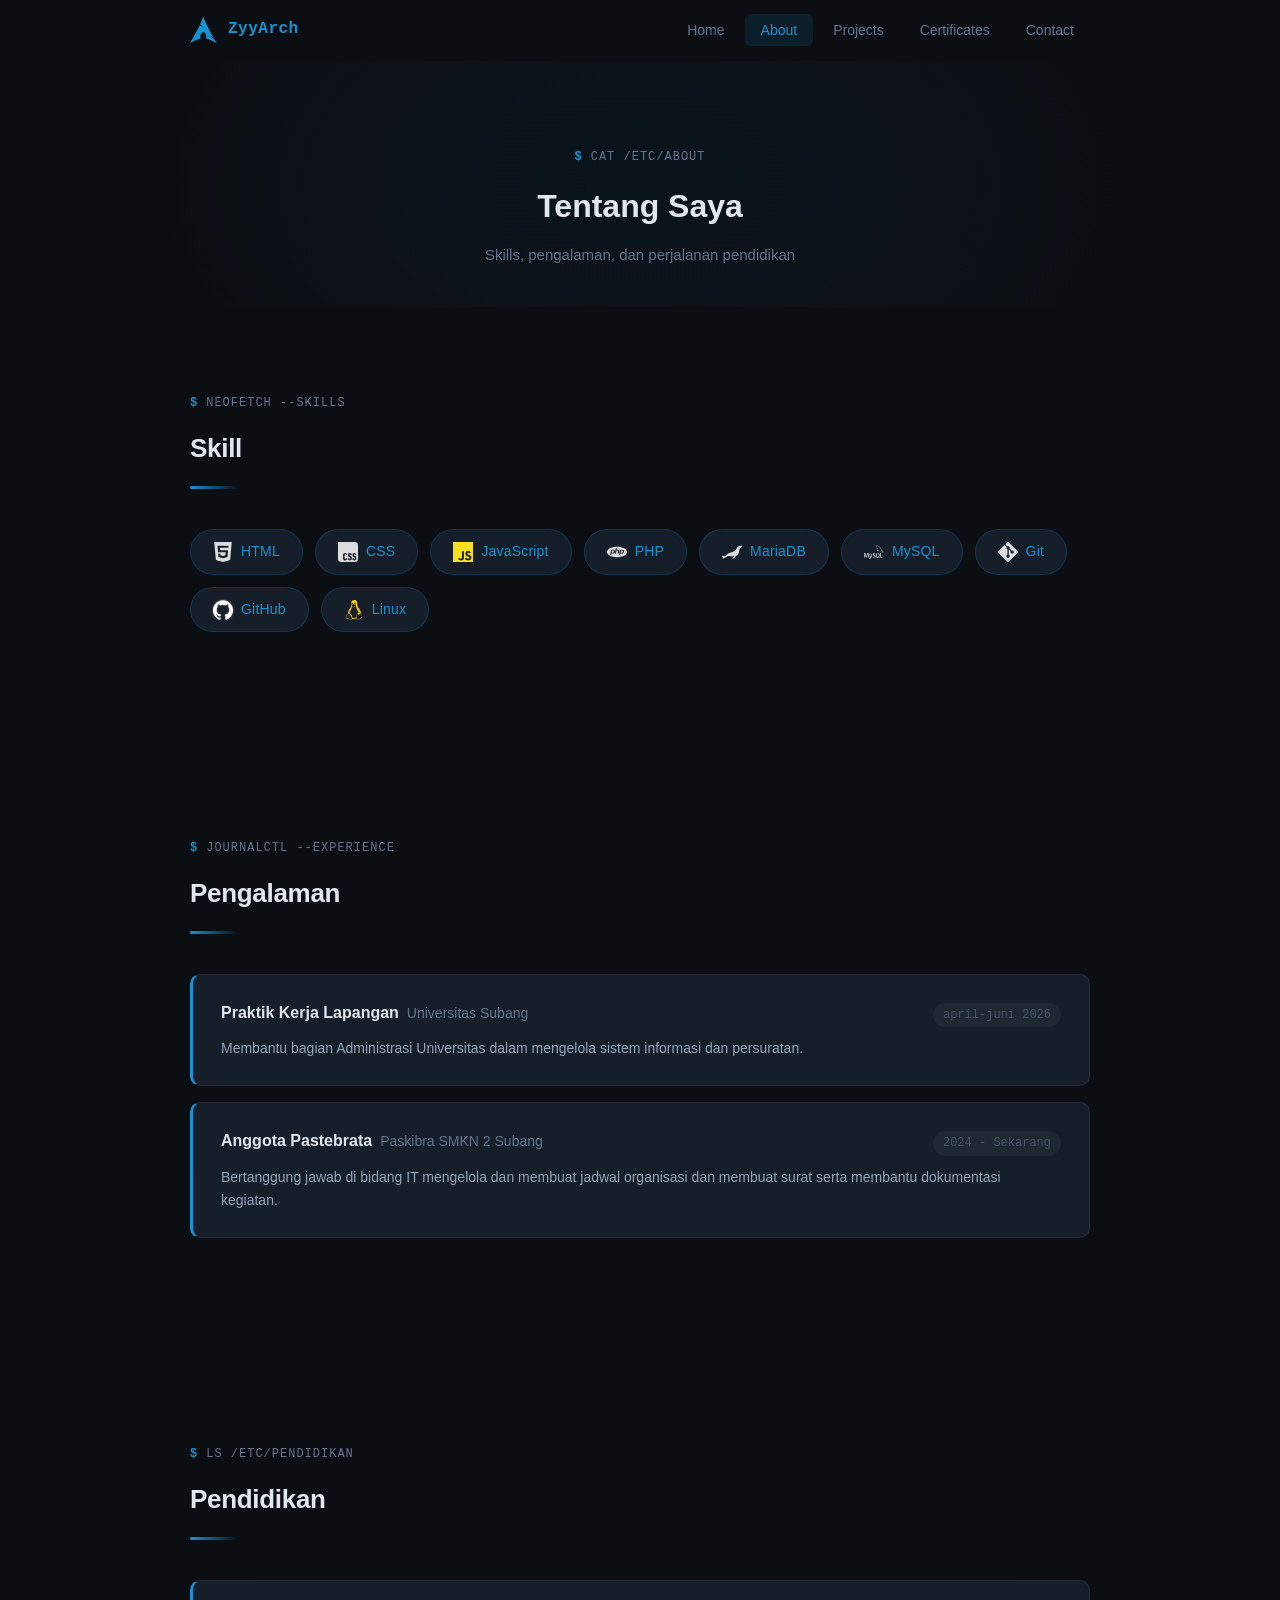
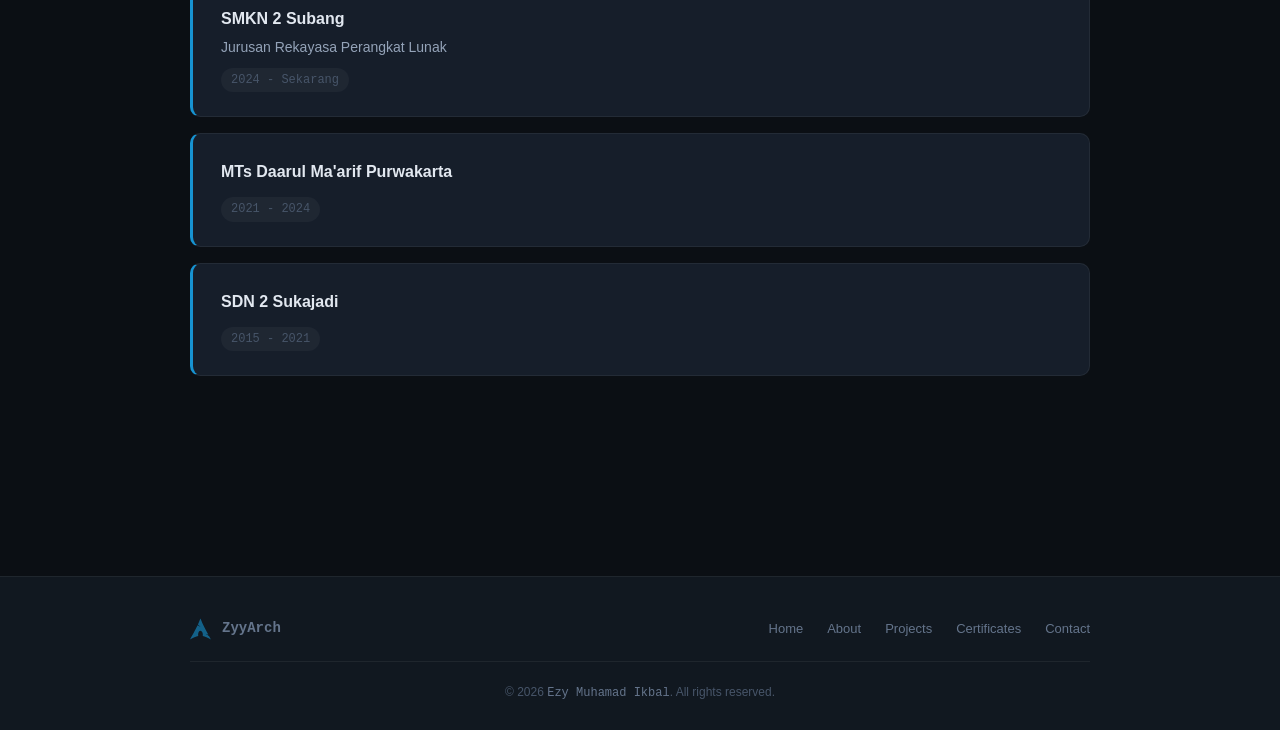
==== about.html @ 1416d5b5 "fix: menyempurnakan tampilan logo, menambah multi page dan section skills" ====
<!DOCTYPE html>
<html lang="id">
<head>
    <meta charset="UTF-8">
    <meta name="viewport" content="width=device-width, initial-scale=1.0">
    <title>About - Profil Saya</title>
    <link rel="stylesheet" href="css/arch.css">
    <link rel="stylesheet" href="css/style.css">
    <link rel="stylesheet" href="css/boot.css">
</head>
<body>

    <!-- Navbar -->
    <nav class="navbar">
        <div class="container">
            <div class="navbar-inner">
                <a href="index.html" class="nav-brand">
                    <img src="assets/arch-logo.svg" alt="Arch" class="nav-brand-icon">
                    <span class="nav-brand-text">ZyyArch</span>
                </a>

                <ul class="nav-menu">
                    <li><a href="index.html">Home</a></li>
                    <li><a href="about.html">About</a></li>
                    <li><a href="projects.html">Projects</a></li>
                    <li><a href="certificates.html">Certificates</a></li>
                    <li><a href="contact.html">Contact</a></li>
                </ul>

                <button class="nav-hamburger" aria-label="Menu">
                    <span></span>
                    <span></span>
                    <span></span>
                </button>
            </div>
        </div>
    </nav>

    <div class="nav-mobile">
        <a href="index.html">Home</a>
        <a href="about.html">About</a>
        <a href="projects.html">Projects</a>
        <a href="certificates.html">Certificates</a>
        <a href="contact.html">Contact</a>
    </div>

    <!-- Page Hero -->
    <div class="page-hero">
        <div class="container">
            <span class="section-label">cat /etc/about</span>
            <h1 class="page-hero-title">Tentang Saya</h1>
            <p class="page-hero-subtitle">Skills, pengalaman, dan perjalanan pendidikan</p>
        </div>
    </div>

    <!-- Skill -->
    <section class="section" id="skill">
        <div class="container">
            <div class="section-header">
                <span class="section-label">neofetch --skills</span>
                <h2 class="section-title">Skill</h2>
            </div>
            <div class="skill-grid">
                <div class="skill-chip">
                    <img src="assets/icons/html5.svg" alt="HTML5" class="skill-icon" width="20" height="20">
                    HTML
                </div>
                <div class="skill-chip">
                    <img src="assets/icons/css3.svg" alt="CSS3" class="skill-icon" width="20" height="20">
                    CSS
                </div>
                <div class="skill-chip">
                    <img src="assets/icons/javascript.svg" alt="JavaScript" class="skill-icon" width="20" height="20">
                    JavaScript
                </div>
                <div class="skill-chip">
                    <img src="assets/icons/php.svg" alt="PHP" class="skill-icon" width="20" height="20">
                    PHP
                </div>
                <div class="skill-chip">
                    <img src="assets/icons/mariadb.svg" alt="MariaDB" class="skill-icon" width="20" height="20">
                    MariaDB
                </div>
                <div class="skill-chip">
                    <img src="assets/icons/mysql.svg" alt="MySQL" class="skill-icon" width="20" height="20">
                    MySQL
                </div>
                <div class="skill-chip">
                    <img src="assets/icons/git.svg" alt="Git" class="skill-icon" width="20" height="20">
                    Git
                </div>
                <div class="skill-chip">
                    <img src="assets/icons/github.svg" alt="GitHub" class="skill-icon" width="20" height="20">
                    GitHub
                </div>
                <div class="skill-chip">
                    <img src="assets/icons/linux.svg" alt="Linux" class="skill-icon" width="20" height="20">
                    Linux
                </div>
            </div>
        </div>
    </section>

    <!-- Pengalaman -->
    <section class="section" id="pengalaman">
        <div class="container">
            <div class="section-header">
                <span class="section-label">journalctl --experience</span>
                <h2 class="section-title">Pengalaman</h2>
            </div>
            <div class="timeline">
                <div class="timeline-card">
                    <div class="timeline-card-header">
                        <span class="timeline-card-title">Praktik Kerja Lapangan</span>
                        <span class="timeline-card-org">Universitas Subang</span>
                        <span class="timeline-card-date">april-juni 2026</span>
                    </div>
                    <p class="timeline-card-desc">Membantu bagian Administrasi Universitas dalam mengelola sistem informasi dan persuratan.</p>
                </div>
                <div class="timeline-card">
                    <div class="timeline-card-header">
                        <span class="timeline-card-title">Anggota Pastebrata</span>
                        <span class="timeline-card-org">Paskibra SMKN 2 Subang</span>
                        <span class="timeline-card-date">2024 - Sekarang</span>
                    </div>
                    <p class="timeline-card-desc">Bertanggung jawab di bidang IT mengelola dan membuat jadwal organisasi dan membuat surat serta membantu dokumentasi kegiatan.</p>
                </div>
            </div>
        </div>
    </section>

    <!-- Pendidikan -->
    <section class="section" id="pendidikan">
        <div class="container">
            <div class="section-header">
                <span class="section-label">ls /etc/pendidikan</span>
                <h2 class="section-title">Pendidikan</h2>
            </div>
            <div class="timeline">
                <div class="pendidikan-card">
                    <div class="pendidikan-card-title">SMKN 2 Subang</div>
                    <div class="pendidikan-card-detail">Jurusan Rekayasa Perangkat Lunak</div>
                    <span class="pendidikan-card-date">2024 - Sekarang</span>
                </div>
                <div class="pendidikan-card">
                    <div class="pendidikan-card-title">MTs Daarul Ma'arif Purwakarta</div>
                    <span class="pendidikan-card-date">2021 - 2024</span>
                </div>
                <div class="pendidikan-card">
                    <div class="pendidikan-card-title">SDN 2 Sukajadi</div>
                    <span class="pendidikan-card-date">2015 - 2021</span>
                </div>
            </div>
        </div>
    </section>

    <!-- Footer -->
    <footer class="footer">
        <div class="container">
            <div class="footer-inner">
                <div class="footer-brand">
                    <img src="assets/arch-logo.svg" alt="Arch" class="footer-brand-icon">
                    <span class="footer-brand-text">ZyyArch</span>
                </div>
                <div class="footer-links">
                    <a href="index.html">Home</a>
                    <a href="about.html">About</a>
                    <a href="projects.html">Projects</a>
                    <a href="certificates.html">Certificates</a>
                    <a href="contact.html">Contact</a>
                </div>
            </div>
            <div class="footer-copy">
                &copy; <span id="tahun-copyright"></span> <span class="mono">Ezy Muhamad Ikbal</span>. All rights reserved.
            </div>
        </div>
    </footer>

    <script src="js/script.js"></script>
</body>
</html>
---- css/arch.css ----
/*
 * arch.css
 * =========
 * Arch Linux theme foundations: CSS variables, custom scrollbar,
 * monospace accents, and subtle terminal-inspired details.
 */

/* ========================================
   CSS CUSTOM PROPERTIES
   ======================================== */

:root {
    /* Backgrounds */
    --bg-primary: #0b0f14;
    --bg-secondary: #111820;
    --bg-surface: #151d28;
    --bg-card: #161e2a;
    --bg-elevated: #1a2332;
    --bg-navbar: rgba(11, 15, 20, 0.8);

    /* Accent */
    --accent: #1793D1;
    --accent-light: #1eaae8;
    --accent-dim: rgba(23, 147, 209, 0.12);
    --accent-border: rgba(23, 147, 209, 0.2);
    --accent-glow: rgba(23, 147, 209, 0.25);

    /* Semantic */
    --green: #4ade80;
    --green-dim: rgba(74, 222, 128, 0.12);
    --red: #ef4444;

    /* Text */
    --text-primary: #e2e8f0;
    --text-secondary: #94a3b8;
    --text-muted: #64748b;
    --text-dim: #475569;

    /* Borders */
    --border: rgba(255, 255, 255, 0.06);
    --border-hover: rgba(255, 255, 255, 0.1);

    /* Shadows */
    --shadow-sm: 0 1px 3px rgba(0, 0, 0, 0.3);
    --shadow-md: 0 4px 16px rgba(0, 0, 0, 0.4);
    --shadow-lg: 0 8px 32px rgba(0, 0, 0, 0.5);
    --shadow-accent: 0 4px 20px rgba(23, 147, 209, 0.15);

    /* Radius */
    --radius-sm: 6px;
    --radius-md: 10px;
    --radius-lg: 16px;
    --radius-full: 9999px;

    /* Spacing */
    --section-gap: 100px;
    --container-max: 900px;

    /* Transitions */
    --ease: cubic-bezier(0.4, 0, 0.2, 1);
}

/* ========================================
   CUSTOM SCROLLBAR
   ======================================== */

::-webkit-scrollbar {
    width: 6px;
}

::-webkit-scrollbar-track {
    background: var(--bg-primary);
}

::-webkit-scrollbar-thumb {
    background: var(--text-dim);
    border-radius: 3px;
}

::-webkit-scrollbar-thumb:hover {
    background: var(--text-muted);
}

/* Firefox */
* {
    scrollbar-width: thin;
    scrollbar-color: var(--text-dim) var(--bg-primary);
}

/* ========================================
   MONOSPACE ACCENT UTILITY
   ======================================== */

.mono {
    font-family: 'JetBrains Mono', 'Fira Code', 'Cascadia Code', 'Courier New', monospace;
}

/* ========================================
   LINUX DETAIL - TERMINAL PROMPT PREFIX
   ======================================== */

.section-label {
    display: inline-flex;
    align-items: center;
    gap: 8px;
    font-family: 'JetBrains Mono', 'Fira Code', monospace;
    font-size: 12px;
    color: var(--text-muted);
    letter-spacing: 1px;
    text-transform: uppercase;
    margin-bottom: 12px;
}

.section-label::before {
    content: '$';
    color: var(--accent);
    font-weight: 700;
}

/* ========================================
   ARCH LINUX LOGO MARK (small, in navbar)
   ======================================== */

.nav-brand {
    display: flex;
    align-items: center;
    gap: 10px;
    text-decoration: none;
    flex-shrink: 0;
}

.nav-brand-icon {
    width: 28px;
    height: 28px;
    object-fit: contain;
}

.nav-brand-text {
    font-family: 'JetBrains Mono', 'Fira Code', monospace;
    font-size: 16px;
    font-weight: 700;
    color: var(--accent);
    letter-spacing: 0.5px;
}

/* ========================================
   PAGE TRANSITION OVERLAY
   ======================================== */

.page-transition {
    position: fixed;
    inset: 0;
    background: var(--bg-primary);
    z-index: 9990;
    opacity: 0;
    pointer-events: none;
    transition: opacity 0.25s var(--ease);
}

.page-transition.active {
    opacity: 1;
    pointer-events: all;
}

/* ========================================
   SCROLL REVEAL ANIMATION
   ======================================== */

.reveal-ready {
    opacity: 0;
    transform: translateY(24px);
    transition: opacity 0.6s var(--ease),
                transform 0.6s var(--ease);
}

.reveal-ready.revealed {
    opacity: 1;
    transform: translateY(0);
}

/* Stagger children inside sections */
.reveal-ready.revealed .timeline-card,
.reveal-ready.revealed .cert-card,
.reveal-ready.revealed .contact-card,
.reveal-ready.revealed .skill-chip {
    animation: fadeSlideUp 0.5s var(--ease) both;
}

.reveal-ready.revealed .timeline-card:nth-child(1),
.reveal-ready.revealed .cert-card:nth-child(1),
.reveal-ready.revealed .contact-card:nth-child(1),
.reveal-ready.revealed .skill-chip:nth-child(1) { animation-delay: 0.05s; }

.reveal-ready.revealed .timeline-card:nth-child(2),
.reveal-ready.revealed .cert-card:nth-child(2),
.reveal-ready.revealed .contact-card:nth-child(2),
.reveal-ready.revealed .skill-chip:nth-child(2) { animation-delay: 0.1s; }

.reveal-ready.revealed .timeline-card:nth-child(3),
.reveal-ready.revealed .cert-card:nth-child(3),
.reveal-ready.revealed .contact-card:nth-child(3),
.reveal-ready.revealed .skill-chip:nth-child(3) { animation-delay: 0.15s; }

.reveal-ready.revealed .skill-chip:nth-child(4) { animation-delay: 0.2s; }
.reveal-ready.revealed .skill-chip:nth-child(5) { animation-delay: 0.25s; }
.reveal-ready.revealed .skill-chip:nth-child(6) { animation-delay: 0.3s; }
.reveal-ready.revealed .skill-chip:nth-child(7) { animation-delay: 0.35s; }
.reveal-ready.revealed .skill-chip:nth-child(8) { animation-delay: 0.4s; }
.reveal-ready.revealed .skill-chip:nth-child(9) { animation-delay: 0.45s; }

@keyframes fadeSlideUp {
    from {
        opacity: 0;
        transform: translateY(16px);
    }
    to {
        opacity: 1;
        transform: translateY(0);
    }
}
---- css/style.css ----
/*
 * style.css
 * =========
 * Portfolio v2 - Arch Linux Theme (Redesigned)
 *
 * Modern professional portfolio with Arch Linux identity.
 * Uses CSS custom properties from arch.css for all colors/spacing.
 */

/* ========================================
   RESET & BASE
   ======================================== */

*,
*::before,
*::after {
    margin: 0;
    padding: 0;
    box-sizing: border-box;
}

html {
    scroll-behavior: smooth;
    font-size: 16px;
}

body {
    font-family: 'Inter', 'Segoe UI', -apple-system, BlinkMacSystemFont, sans-serif;
    background-color: var(--bg-primary);
    color: var(--text-primary);
    line-height: 1.7;
    -webkit-font-smoothing: antialiased;
    -moz-osx-font-smoothing: grayscale;
    overflow-x: hidden;
}

::selection {
    background-color: rgba(23, 147, 209, 0.3);
    color: #ffffff;
}

img {
    max-width: 100%;
    display: block;
}

a {
    color: inherit;
    text-decoration: none;
}

ul {
    list-style: none;
}

/* ========================================
   CONTAINER
   ======================================== */

.container {
    width: 90%;
    max-width: var(--container-max);
    margin: 0 auto;
}

/* ========================================
   NAVBAR
   ======================================== */

.navbar {
    position: sticky;
    top: 0;
    z-index: 1000;
    padding: 0 0;
    background-color: transparent;
    border-bottom: 1px solid transparent;
    transition: background-color 0.35s var(--ease),
                backdrop-filter 0.35s var(--ease),
                border-color 0.35s var(--ease),
                box-shadow 0.35s var(--ease);
}

.navbar.scrolled {
    background-color: var(--bg-navbar);
    backdrop-filter: blur(16px) saturate(1.2);
    -webkit-backdrop-filter: blur(16px) saturate(1.2);
    border-bottom-color: var(--border);
    box-shadow: var(--shadow-md);
}

.navbar-inner {
    display: flex;
    align-items: center;
    justify-content: space-between;
    height: 60px;
}

.nav-menu {
    display: flex;
    align-items: center;
    gap: 4px;
}

.nav-menu a {
    color: var(--text-muted);
    font-size: 14px;
    font-weight: 500;
    padding: 8px 16px;
    border-radius: var(--radius-sm);
    position: relative;
    transition: color 0.25s var(--ease),
                background-color 0.25s var(--ease);
}

.nav-menu a:hover {
    color: var(--text-primary);
    background-color: rgba(255, 255, 255, 0.04);
}

.nav-menu a.active {
    color: var(--accent);
    background-color: var(--accent-dim);
}

/* Hamburger */
.nav-hamburger {
    display: none;
    flex-direction: column;
    justify-content: center;
    gap: 5px;
    width: 36px;
    height: 36px;
    padding: 6px;
    background: none;
    border: 1px solid var(--border);
    border-radius: var(--radius-sm);
    cursor: pointer;
    transition: border-color 0.25s var(--ease);
}

.nav-hamburger:hover {
    border-color: var(--border-hover);
}

.nav-hamburger span {
    display: block;
    width: 100%;
    height: 2px;
    background-color: var(--text-secondary);
    border-radius: 1px;
    transition: transform 0.3s var(--ease),
                opacity 0.3s var(--ease);
}

.nav-hamburger.open span:nth-child(1) {
    transform: translateY(7px) rotate(45deg);
}

.nav-hamburger.open span:nth-child(2) {
    opacity: 0;
}

.nav-hamburger.open span:nth-child(3) {
    transform: translateY(-7px) rotate(-45deg);
}

/* Mobile menu */
.nav-mobile {
    display: none;
    position: fixed;
    top: 60px;
    left: 0;
    right: 0;
    background-color: var(--bg-secondary);
    border-bottom: 1px solid var(--border);
    padding: 12px 0;
    box-shadow: var(--shadow-lg);
    z-index: 999;
}

.nav-mobile.open {
    display: block;
}

.nav-mobile a {
    display: block;
    padding: 12px 24px;
    color: var(--text-muted);
    font-size: 15px;
    font-weight: 500;
    transition: color 0.2s var(--ease),
                background-color 0.2s var(--ease);
}

.nav-mobile a:hover,
.nav-mobile a.active {
    color: var(--accent);
    background-color: var(--accent-dim);
}

/* ========================================
   HERO SECTION (Home)
   ======================================== */

.hero {
    position: relative;
    padding: 100px 0 80px;
    text-align: center;
    overflow: hidden;
}

.hero::before {
    content: '';
    position: absolute;
    inset: 0;
    background:
        radial-gradient(ellipse 600px 400px at 50% 40%, rgba(23, 147, 209, 0.06) 0%, transparent 100%),
        radial-gradient(ellipse 800px 600px at 50% 100%, rgba(23, 147, 209, 0.03) 0%, transparent 100%);
    pointer-events: none;
}

.hero-content {
    position: relative;
    z-index: 1;
}

.hero-avatar {
    width: 140px;
    height: 140px;
    border-radius: 50%;
    object-fit: cover;
    margin: 0 auto 28px;
    border: 3px solid var(--accent-border);
    box-shadow: 0 0 0 6px rgba(23, 147, 209, 0.08),
                0 0 30px rgba(23, 147, 209, 0.15);
    transition: box-shadow 0.4s var(--ease),
                transform 0.4s var(--ease);
}

.hero-avatar:hover {
    transform: scale(1.03);
    box-shadow: 0 0 0 8px rgba(23, 147, 209, 0.12),
                0 0 40px rgba(23, 147, 209, 0.2);
}

.hero-name {
    font-size: 40px;
    font-weight: 800;
    letter-spacing: -0.5px;
    margin-bottom: 12px;
    background: linear-gradient(135deg, var(--text-primary) 0%, var(--accent-light) 100%);
    -webkit-background-clip: text;
    -webkit-text-fill-color: transparent;
    background-clip: text;
}

.hero-status {
    font-size: 17px;
    color: var(--text-secondary);
    max-width: 480px;
    margin: 0 auto;
    line-height: 1.6;
}

.hero-status .mono-tag {
    display: inline-block;
    font-family: 'JetBrains Mono', monospace;
    font-size: 13px;
    color: var(--accent);
    background: var(--accent-dim);
    border: 1px solid var(--accent-border);
    padding: 2px 10px;
    border-radius: var(--radius-full);
    margin-top: 16px;
}

/* ========================================
   SECTIONS - GENERAL
   ======================================== */

.section {
    padding: var(--section-gap) 0;
}

.section:first-of-type {
    padding-top: 80px;
}

.section-header {
    margin-bottom: 40px;
}

.section-title {
    font-size: 26px;
    font-weight: 700;
    color: var(--text-primary);
    letter-spacing: -0.3px;
}

.section-subtitle {
    font-size: 15px;
    color: var(--text-muted);
    margin-top: 6px;
}

/* Divider line under section titles */
.section-header::after {
    content: '';
    display: block;
    width: 48px;
    height: 3px;
    background: linear-gradient(90deg, var(--accent), transparent);
    border-radius: 2px;
    margin-top: 16px;
}

/* ========================================
   TENTANG SAYA
   ======================================== */

.about-text {
    font-size: 16px;
    line-height: 1.85;
    color: var(--text-secondary);
    max-width: 640px;
}

.about-text strong {
    color: var(--text-primary);
}

/* ========================================
   SKILL
   ======================================== */

.skill-grid {
    display: flex;
    flex-wrap: wrap;
    gap: 12px;
}

.skill-chip {
    display: inline-flex;
    align-items: center;
    gap: 8px;
    background: var(--bg-card);
    color: var(--accent);
    border: 1px solid var(--accent-border);
    padding: 10px 22px;
    border-radius: var(--radius-full);
    font-size: 14px;
    font-weight: 500;
    letter-spacing: 0.2px;
    transition: all 0.3s var(--ease);
    cursor: default;
}

.skill-chip:hover {
    background: var(--accent-dim);
    border-color: rgba(23, 147, 209, 0.35);
    transform: translateY(-2px);
    box-shadow: var(--shadow-accent);
}

.skill-chip .skill-dot {
    width: 6px;
    height: 6px;
    border-radius: 50%;
    background-color: var(--accent);
    opacity: 0.6;
}

.skill-icon {
    width: 20px;
    height: 20px;
    flex-shrink: 0;
    object-fit: contain;
    filter: brightness(0) invert(1);
    opacity: 0.85;
    transition: opacity 0.3s var(--ease),
                filter 0.3s var(--ease),
                transform 0.3s var(--ease);
}

.skill-chip:hover .skill-icon {
    opacity: 1;
    filter: brightness(0) invert(1);
    transform: scale(1.1);
}

/* Special handling for light-colored icons (JS yellow, Linux gold, GitHub white) */
.skill-chip:nth-child(3) .skill-icon,
.skill-chip:nth-child(9) .skill-icon {
    filter: none;
    opacity: 1;
}

.skill-chip:nth-child(3):hover .skill-icon,
.skill-chip:nth-child(9):hover .skill-icon {
    filter: none;
    transform: scale(1.1);
}

/* GitHub icon needs a subtle dark shadow for visibility on dark bg */
.skill-chip:nth-child(8) .skill-icon {
    filter: drop-shadow(0 0 1px rgba(255,255,255,0.4));
    opacity: 1;
}

.skill-chip:nth-child(8):hover .skill-icon {
    filter: drop-shadow(0 0 3px rgba(255,255,255,0.6));
    transform: scale(1.1);
}

/* ========================================
   PENGALAMAN & PENDIDIKAN - CARD STYLE
   ======================================== */

.timeline {
    display: flex;
    flex-direction: column;
    gap: 16px;
}

.timeline-card {
    background: var(--bg-card);
    border: 1px solid var(--border);
    border-radius: var(--radius-md);
    padding: 24px 28px;
    border-left: 3px solid var(--accent);
    transition: border-color 0.3s var(--ease),
                background-color 0.3s var(--ease),
                box-shadow 0.3s var(--ease),
                transform 0.3s var(--ease);
}

.timeline-card:hover {
    border-left-color: var(--green);
    background-color: var(--bg-elevated);
    box-shadow: var(--shadow-md);
    transform: translateX(4px);
}

.timeline-card-header {
    display: flex;
    align-items: baseline;
    flex-wrap: wrap;
    gap: 8px;
    margin-bottom: 4px;
}

.timeline-card-title {
    font-size: 16px;
    font-weight: 600;
    color: var(--text-primary);
}

.timeline-card-org {
    font-size: 14px;
    color: var(--text-muted);
}

.timeline-card-date {
    font-family: 'JetBrains Mono', monospace;
    font-size: 12px;
    color: var(--text-dim);
    background: rgba(255, 255, 255, 0.04);
    padding: 2px 10px;
    border-radius: var(--radius-full);
    margin-left: auto;
}

.timeline-card-desc {
    margin-top: 10px;
    font-size: 14px;
    color: var(--text-secondary);
    line-height: 1.7;
}

/* Pendidikan specific */
.pendidikan-card {
    background: var(--bg-card);
    border: 1px solid var(--border);
    border-radius: var(--radius-md);
    padding: 24px 28px;
    border-left: 3px solid var(--accent);
    transition: border-color 0.3s var(--ease),
                background-color 0.3s var(--ease),
                box-shadow 0.3s var(--ease),
                transform 0.3s var(--ease);
}

.pendidikan-card:hover {
    border-left-color: var(--green);
    background-color: var(--bg-elevated);
    box-shadow: var(--shadow-md);
    transform: translateX(4px);
}

.pendidikan-card-title {
    font-size: 16px;
    font-weight: 600;
    color: var(--text-primary);
    margin-bottom: 4px;
}

.pendidikan-card-detail {
    font-size: 14px;
    color: var(--text-secondary);
}

.pendidikan-card-date {
    font-family: 'JetBrains Mono', monospace;
    font-size: 12px;
    color: var(--text-dim);
    background: rgba(255, 255, 255, 0.04);
    padding: 2px 10px;
    border-radius: var(--radius-full);
    display: inline-block;
    margin-top: 8px;
}

/* ========================================
   SERTIFIKAT
   ======================================== */

.cert-grid {
    display: grid;
    grid-template-columns: repeat(auto-fill, minmax(260px, 1fr));
    gap: 20px;
}

.cert-card {
    background: var(--bg-card);
    border: 1px solid var(--border);
    border-radius: var(--radius-lg);
    overflow: hidden;
    transition: transform 0.3s var(--ease),
                border-color 0.3s var(--ease),
                box-shadow 0.3s var(--ease);
}

.cert-card:hover {
    transform: translateY(-6px);
    border-color: var(--accent-border);
    box-shadow: var(--shadow-lg), 0 0 0 1px var(--accent-border);
}

.cert-card-img {
    width: 100%;
    aspect-ratio: 4/3;
    object-fit: cover;
    border-bottom: 1px solid var(--border);
}

.cert-card-body {
    padding: 18px 20px;
}

.cert-card-title {
    font-size: 15px;
    font-weight: 600;
    color: var(--text-primary);
}

.cert-card-badge {
    display: inline-block;
    font-family: 'JetBrains Mono', monospace;
    font-size: 11px;
    color: var(--accent);
    background: var(--accent-dim);
    padding: 3px 10px;
    border-radius: var(--radius-full);
    margin-top: 8px;
}

/* ========================================
   KONTAK
   ======================================== */

.contact-grid {
    display: grid;
    grid-template-columns: repeat(auto-fill, minmax(240px, 1fr));
    gap: 16px;
}

.contact-card {
    display: flex;
    align-items: center;
    gap: 16px;
    background: var(--bg-card);
    border: 1px solid var(--border);
    border-radius: var(--radius-md);
    padding: 20px 24px;
    transition: border-color 0.3s var(--ease),
                background-color 0.3s var(--ease),
                box-shadow 0.3s var(--ease),
                transform 0.3s var(--ease);
}

.contact-card:hover {
    border-color: var(--accent-border);
    background-color: var(--bg-elevated);
    box-shadow: var(--shadow-md);
    transform: translateY(-3px);
}

.contact-card-icon {
    width: 44px;
    height: 44px;
    display: flex;
    align-items: center;
    justify-content: center;
    border-radius: var(--radius-md);
    background: var(--accent-dim);
    border: 1px solid var(--accent-border);
    flex-shrink: 0;
}

.contact-card-icon svg {
    width: 20px;
    height: 20px;
    stroke: var(--accent);
    fill: none;
    stroke-width: 2;
    stroke-linecap: round;
    stroke-linejoin: round;
}

.contact-card-label {
    font-size: 12px;
    color: var(--text-muted);
    text-transform: uppercase;
    letter-spacing: 0.5px;
    font-weight: 600;
    margin-bottom: 2px;
}

.contact-card-value {
    font-size: 14px;
    color: var(--accent);
    font-weight: 500;
    word-break: break-all;
}

.contact-card-value:hover {
    color: var(--accent-light);
}

/* ========================================
   FOOTER
   ======================================== */

.footer {
    background: var(--bg-secondary);
    border-top: 1px solid var(--border);
    padding: 40px 0 32px;
    margin-top: var(--section-gap);
}

.footer-inner {
    display: flex;
    align-items: center;
    justify-content: space-between;
    flex-wrap: wrap;
    gap: 16px;
}

.footer-brand {
    display: flex;
    align-items: center;
    gap: 10px;
}

.footer-brand-icon {
    width: 22px;
    height: 22px;
    object-fit: contain;
    opacity: 0.6;
}

.footer-brand-text {
    font-family: 'JetBrains Mono', monospace;
    font-size: 14px;
    font-weight: 600;
    color: var(--text-muted);
}

.footer-links {
    display: flex;
    gap: 24px;
}

.footer-links a {
    font-size: 13px;
    color: var(--text-muted);
    transition: color 0.25s var(--ease);
}

.footer-links a:hover {
    color: var(--accent);
}

.footer-copy {
    width: 100%;
    text-align: center;
    font-size: 12px;
    color: var(--text-dim);
    margin-top: 20px;
    padding-top: 20px;
    border-top: 1px solid var(--border);
}

.footer-copy .mono {
    color: var(--text-muted);
}

/* ========================================
   EMPTY STATE (Projects page)
   ======================================== */

.empty-state {
    text-align: center;
    padding: 80px 0;
}

.empty-state-icon {
    font-size: 48px;
    margin-bottom: 20px;
    opacity: 0.3;
}

.empty-state-title {
    font-size: 20px;
    font-weight: 600;
    color: var(--text-secondary);
    margin-bottom: 8px;
}

.empty-state-desc {
    font-size: 14px;
    color: var(--text-muted);
}

/* ========================================
   PAGE HERO (for inner pages)
   ======================================== */

.page-hero {
    padding: 80px 0 40px;
    text-align: center;
    position: relative;
}

.page-hero::before {
    content: '';
    position: absolute;
    inset: 0;
    background: radial-gradient(ellipse 500px 300px at 50% 50%, rgba(23, 147, 209, 0.04) 0%, transparent 100%);
    pointer-events: none;
}

.page-hero-title {
    font-size: 32px;
    font-weight: 700;
    color: var(--text-primary);
    position: relative;
    z-index: 1;
}

.page-hero-subtitle {
    font-size: 15px;
    color: var(--text-muted);
    margin-top: 8px;
    position: relative;
    z-index: 1;
}

/* ========================================
   RESPONSIVE - TABLET
   ======================================== */

@media (max-width: 768px) {
    :root {
        --section-gap: 70px;
    }

    .nav-menu {
        display: none;
    }

    .nav-hamburger {
        display: flex;
    }

    .hero {
        padding: 70px 0 50px;
    }

    .hero-name {
        font-size: 30px;
    }

    .hero-status {
        font-size: 15px;
    }

    .section-title {
        font-size: 22px;
    }

    .cert-grid {
        grid-template-columns: repeat(auto-fill, minmax(220px, 1fr));
    }

    .contact-grid {
        grid-template-columns: 1fr;
    }

    .footer-inner {
        flex-direction: column;
        text-align: center;
    }

    .footer-links {
        gap: 20px;
    }
}

/* ========================================
   RESPONSIVE - MOBILE
   ======================================== */

@media (max-width: 480px) {
    :root {
        --section-gap: 56px;
    }

    .hero {
        padding: 60px 0 40px;
    }

    .hero-avatar {
        width: 110px;
        height: 110px;
    }

    .hero-name {
        font-size: 26px;
    }

    .hero-status {
        font-size: 14px;
    }

    .section-title {
        font-size: 20px;
    }

    .timeline-card {
        padding: 18px 20px;
    }

    .timeline-card-date {
        margin-left: 0;
    }

    .cert-grid {
        grid-template-columns: 1fr;
    }

    .skill-chip {
        padding: 8px 16px;
        font-size: 13px;
    }

    .page-hero {
        padding: 60px 0 30px;
    }

    .page-hero-title {
        font-size: 26px;
    }

    .footer {
        padding: 32px 0 24px;
    }
}
---- css/boot.css ----
/*
 * boot.css
 * =========
 * Style untuk Boot Screen systemd-style pada portfolio v2 (Arch Linux theme).
 *
 * Fitur visual:
 *   - Background sangat gelap (#0a0a0a)
 *   - Accent biru Arch Linux (#1793D1)
 *   - Hijau untuk status [  OK  ] (#4ade80)
 *   - Font monospace konsisten (JetBrains Mono / Fira Code)
 *   - Efek glow halus pada teks penting
 *   - Boot timer di bagian bawah
 *   - Progress bar tipis di paling bawah
 *
 * Struktur HTML:
 *   #boot-screen            -> container fullscreen
 *     .boot-content         -> wrapper utama
 *       .boot-header        -> info sistem (Arch Linux, kernel, host, session)
 *       .boot-text          -> area log boot (diisi oleh JS)
 *       .boot-timer         -> timer boot (diisi oleh JS)
 *       .boot-progress      -> container progress bar
 *         .boot-progress-bar -> bar isian
 *
 * Selector placeholder (logo-screen, terminal-login, transition-screen)
 * dipertahankan untuk tahap berikutnya.
 */

/* ========================================
   PALETTE WARNA ARCH LINUX
   ========================================
   Background : #0a0a0a (sangat gelap)
   Blue accent: #1793D1 (Arch Linux blue)
   Green OK   : #4ade80 (status berhasil)
   Gray text  : #8b8b8b (teks normal)
   White text : #e0e0e0 (teks terang / header)
   Dim text   : #505050 (teks sekunder / timestamp)
   ======================================== */

/* ========================================
   BODY STATE
   ======================================== */

/* Portfolio disembunyikan saat boot screen aktif */
body.boot-active .navbar,
body.boot-active .hero,
body.boot-active .section,
body.boot-active .footer,
body.boot-active .page-hero {
    display: none;
}

/* ========================================
   BOOT SCREEN - CONTAINER UTAMA
   ======================================== */

#boot-screen {
    display: none;
    position: fixed;
    top: 0;
    left: 0;
    width: 100%;
    height: 100%;
    background-color: #0a0a0a;
    z-index: 9999;
    overflow: hidden;
}

body.boot-active #boot-screen {
    display: flex;
    align-items: center;
    justify-content: center;
}

/* ========================================
   BOOT CONTENT - WRAPPER
   ======================================== */

.boot-content {
    width: 90%;
    max-width: 720px;
    height: 85%;
    display: flex;
    flex-direction: column;
    padding: 24px 0;
}

/* ========================================
   BOOT HEADER - INFORMASI SISTEM
   ======================================== */

.boot-header {
    margin-bottom: 16px;
    padding-bottom: 12px;
    border-bottom: 1px solid #1a1a1a;
    font-family: 'JetBrains Mono', 'Fira Code', 'Courier New', monospace;
    font-size: 13px;
    line-height: 1.7;
    color: #8b8b8b;
    opacity: 0;
    animation: bootFadeIn 0.4s ease forwards;
}

/* Baris pertama header - nama distro dengan glow biru */
.boot-header-title {
    color: #1793D1;
    font-size: 15px;
    font-weight: bold;
    text-shadow: 0 0 8px rgba(23, 147, 209, 0.4);
    margin-bottom: 4px;
}

/* Label info (Host:, Session:) */
.boot-header-label {
    color: #505050;
}

/* Nilai info (archaxio, Portfolio) */
.boot-header-value {
    color: #8b8b8b;
}

/* Nilai "Portfolio" dengan accent Arch Linux */
.boot-header-value.accent {
    color: #1793D1;
    text-shadow: 0 0 6px rgba(23, 147, 209, 0.3);
}

/* ========================================
   BOOT TEXT - AREA LOG BOOT
   ======================================== */

.boot-text {
    flex: 1;
    overflow-y: auto;
    padding: 0;
    margin-bottom: 12px;
    /* Sembunyikan scrollbar untuk tampilan lebih bersih */
    scrollbar-width: none;
    -ms-overflow-style: none;
}

.boot-text::-webkit-scrollbar {
    display: none;
}

/* ========================================
   BOOT LINE - SETIAP BARIS LOG
   ======================================== */

.boot-line {
    font-family: 'JetBrains Mono', 'Fira Code', 'Courier New', monospace;
    font-size: 13px;
    line-height: 1.8;
    color: #8b8b8b;
    white-space: pre;
    min-height: 1.8em;
}

/* Timestamp dalam format [    0.000] */
.boot-timestamp {
    color: #505050;
}

/* Status [  OK  ] - hijau dengan glow halus */
.boot-status-ok {
    color: #4ade80;
    font-weight: bold;
    text-shadow: 0 0 4px rgba(74, 222, 128, 0.3);
}

/* Status [....] loading - abu-abu */
.boot-status-loading {
    color: #505050;
}

/* Teks pesan boot */
.boot-message {
    color: #8b8b8b;
}

/* Baris siap / selesai - hijau terang */
.boot-line.boot-ready {
    color: #4ade80;
    font-weight: bold;
    text-shadow: 0 0 6px rgba(74, 222, 128, 0.4);
}

/* Baris error (jika diperlukan nanti) */
.boot-line.boot-error .boot-status-ok {
    color: #ef4444;
    text-shadow: 0 0 4px rgba(239, 68, 68, 0.3);
}

/* ========================================
   BOOT CURSOR - KURSOR BERKEDIP
   ======================================== */

.boot-cursor {
    display: inline-block;
    width: 7px;
    height: 14px;
    background-color: #8b8b8b;
    vertical-align: text-bottom;
    margin-left: 1px;
    animation: bootBlink 0.6s step-end infinite;
}

.boot-cursor.boot-cursor-hidden {
    animation: none;
    opacity: 0;
    width: 0;
    margin: 0;
}

/* ========================================
   BOOT TIMER
   ======================================== */

.boot-timer {
    font-family: 'JetBrains Mono', 'Fira Code', 'Courier New', monospace;
    font-size: 12px;
    color: #505050;
    margin-bottom: 12px;
    opacity: 0;
    animation: bootFadeIn 0.3s ease 0.2s forwards;
}

/* Timer berhenti saat boot selesai */
.boot-timer.boot-timer-done {
    color: #4ade80;
    text-shadow: 0 0 4px rgba(74, 222, 128, 0.2);
}

/* ========================================
   PROGRESS BAR
   ======================================== */

.boot-progress {
    width: 100%;
    height: 2px;
    background-color: #1a1a1a;
    overflow: hidden;
}

.boot-progress-bar {
    width: 0%;
    height: 100%;
    background: linear-gradient(90deg, #1793D1, #4ade80);
    transition: width 0.3s ease;
}

/* ========================================
   ANIMATIONS
   ======================================== */

@keyframes bootFadeIn {
    from {
        opacity: 0;
        transform: translateY(1px);
    }
    to {
        opacity: 1;
        transform: translateY(0);
    }
}

@keyframes bootBlink {
    0%, 100% {
        opacity: 1;
    }
    50% {
        opacity: 0;
    }
}

/* Efek fade-in untuk baris log */
.boot-line {
    opacity: 0;
    animation: bootFadeIn 0.2s ease forwards;
}

/* ========================================
   BOOT SCREEN - FADE OUT
   ======================================== */

/* Class ditambahkan oleh JS saat boot selesai untuk fade out */
body.boot-fade #boot-screen {
    animation: screenFadeOut 0.8s ease forwards;
}

@keyframes screenFadeOut {
    from {
        opacity: 1;
    }
    to {
        opacity: 0;
    }
}

/* Fade out untuk logo screen sebelum masuk portfolio */
body.logo-fade #logo-screen {
    animation: screenFadeOut 0.8s ease forwards;
}

/* ========================================
   LOGO SCREEN - SPLASH SCREEN PREMIUM
   ======================================== */

#logo-screen {
    display: none;
    position: fixed;
    top: 0;
    left: 0;
    width: 100%;
    height: 100%;
    background-color: #0a0a0a;
    z-index: 9998;
    overflow: hidden;
}

/* Tampilkan logo screen */
body.logo-active #logo-screen {
    display: flex;
    align-items: center;
    justify-content: center;
}

/* Wrapper konten logo */
.logo-content {
    display: flex;
    flex-direction: column;
    align-items: center;
    justify-content: center;
    text-align: center;
    padding: 20px;
}

/* ========================================
   LOGO SVG - DENGAN GLOW & FLOATING
   ======================================== */

.logo-svg {
    opacity: 0;
    transform: scale(0.9);
    animation: logoAppear 1s ease 0.3s forwards;
    margin-bottom: 36px;
    position: relative;
}

/* Logo image - besar, proporsional, jadi fokus utama */
.logo-img {
    width: 200px;
    height: 200px;
    object-fit: contain;
    display: block;
    /* Efek glow biru Arch Linux */
    filter: drop-shadow(0 0 20px rgba(23, 147, 209, 0.45))
            drop-shadow(0 0 40px rgba(23, 147, 209, 0.2));
}

/* Animasi fade + scale untuk logo */
@keyframes logoAppear {
    from {
        opacity: 0;
        transform: scale(0.9);
    }
    to {
        opacity: 1;
        transform: scale(1);
    }
}

/* Floating halus setelah logo muncul */
@keyframes logoFloat {
    0%, 100% {
        transform: translateY(0);
    }
    50% {
        transform: translateY(-6px);
    }
}

/* Terapkan floating setelah animasi awal selesai */
body.logo-active .logo-svg {
    animation: logoAppear 1s ease 0.3s forwards,
               logoFloat 3s ease-in-out 1.3s infinite;
}

/* ========================================
   LOGO TEXT - REVEAL ONE BY ONE
   ======================================== */

.logo-text {
    margin-bottom: 40px;
    min-height: 80px;
}

/* Setiap baris teks - awalnya tersembunyi */
.logo-title,
.logo-subtitle,
.logo-name {
    font-family: 'JetBrains Mono', 'Fira Code', 'Courier New', monospace;
    opacity: 0;
    transform: translateY(10px);
}

/* Judul: ZyyArch */
.logo-title {
    font-size: 28px;
    font-weight: bold;
    color: #1793D1;
    letter-spacing: 2px;
    text-shadow: 0 0 12px rgba(23, 147, 209, 0.5);
    margin-bottom: 10px;
    animation: textReveal 0.5s ease 0.8s forwards;
}

/* Sub judul: Personal Portfolio */
.logo-subtitle {
    font-size: 13px;
    color: #8b8b8b;
    letter-spacing: 3px;
    text-transform: uppercase;
    margin-bottom: 14px;
    animation: textReveal 0.5s ease 1.1s forwards;
}

/* Nama: Ezy Muhammad Ikbal */
.logo-name {
    font-size: 16px;
    color: #e0e0e0;
    letter-spacing: 0.5px;
    animation: textReveal 0.5s ease 1.4s forwards;
}

/* Animasi fade + slide untuk teks */
@keyframes textReveal {
    from {
        opacity: 0;
        transform: translateY(10px);
    }
    to {
        opacity: 1;
        transform: translateY(0);
    }
}

/* ========================================
   LOGO LOADING - TIGA TITIK BIRU
   ======================================== */

.logo-loading {
    opacity: 0;
    animation: textReveal 0.4s ease 1.8s forwards;
}

.logo-loading-dots {
    display: flex;
    gap: 10px;
    justify-content: center;
}

/* Setiap titik loading */
.logo-dot {
    width: 5px;
    height: 5px;
    border-radius: 50%;
    background-color: #1793D1;
    animation: logoDotPulse 1.4s ease-in-out infinite;
}

/* Animasi delay berbeda untuk setiap titik */
.logo-dot:nth-child(1) {
    animation-delay: 0s;
}

.logo-dot:nth-child(2) {
    animation-delay: 0.2s;
}

.logo-dot:nth-child(3) {
    animation-delay: 0.4s;
}

/* Efek pulse pada titik loading */
@keyframes logoDotPulse {
    0%, 80%, 100% {
        opacity: 0.2;
        transform: scale(0.8);
    }
    40% {
        opacity: 1;
        transform: scale(1.3);
    }
}

/* ========================================
   RESPONSIVE - MOBILE
   ======================================== */

@media (max-width: 600px) {
    .logo-img {
        width: 140px;
        height: 140px;
    }

    .logo-title {
        font-size: 22px;
    }

    .logo-subtitle {
        font-size: 11px;
        letter-spacing: 2px;
    }

    .logo-name {
        font-size: 14px;
    }
}

/* ========================================
   TERMINAL LOGIN (placeholder - tahap berikutnya)
   ======================================== */

#terminal-login {
    display: none;
    position: fixed;
    top: 0;
    left: 0;
    width: 100%;
    height: 100%;
    z-index: 9997;
}

/* ========================================
   TRANSITION SCREEN (placeholder - tahap berikutnya)
   ======================================== */

#transition-screen {
    display: none;
    position: fixed;
    top: 0;
    left: 0;
    width: 100%;
    height: 100%;
    z-index: 9996;
}
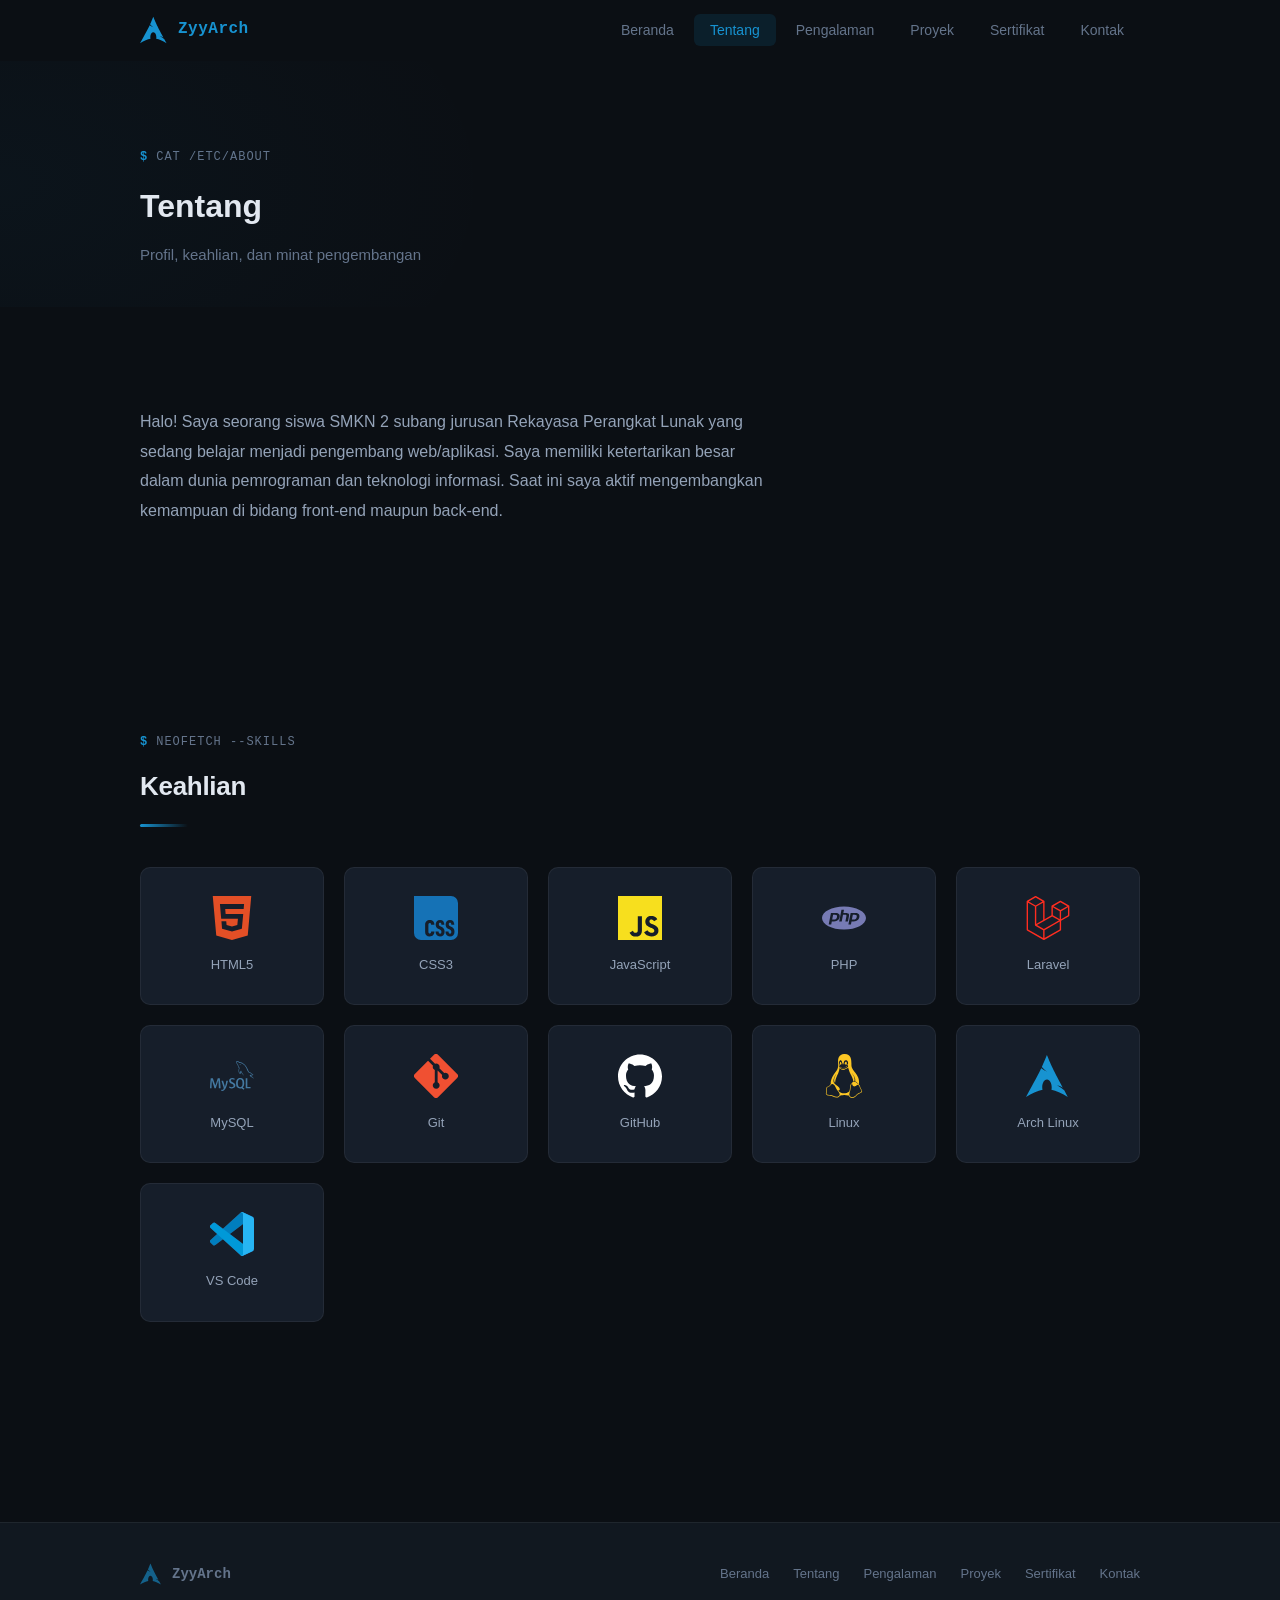
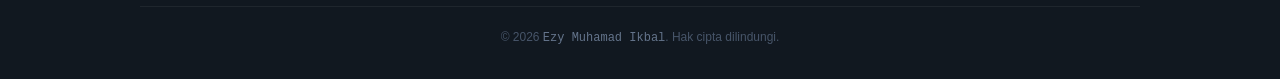
==== commit 6d942086: "fix:Menyempurnakan tampilan antarmuka ui/ux v1" ====
--- a/about.html
+++ b/about.html
@@ -3,7 +3,7 @@
 <head>
     <meta charset="UTF-8">
     <meta name="viewport" content="width=device-width, initial-scale=1.0">
-    <title>About - Profil Saya</title>
+    <title>Tentang - Profil Saya</title>
     <link rel="stylesheet" href="css/arch.css">
     <link rel="stylesheet" href="css/style.css">
     <link rel="stylesheet" href="css/boot.css">
@@ -20,11 +20,12 @@
                 </a>
 
                 <ul class="nav-menu">
-                    <li><a href="index.html">Home</a></li>
-                    <li><a href="about.html">About</a></li>
-                    <li><a href="projects.html">Projects</a></li>
-                    <li><a href="certificates.html">Certificates</a></li>
-                    <li><a href="contact.html">Contact</a></li>
+                    <li><a href="index.html">Beranda</a></li>
+                    <li><a href="about.html" class="active">Tentang</a></li>
+                    <li><a href="experience.html">Pengalaman</a></li>
+                    <li><a href="projects.html">Proyek</a></li>
+                    <li><a href="certificates.html">Sertifikat</a></li>
+                    <li><a href="contact.html">Kontak</a></li>
                 </ul>
 
                 <button class="nav-hamburger" aria-label="Menu">
@@ -37,118 +38,88 @@
     </nav>
 
     <div class="nav-mobile">
-        <a href="index.html">Home</a>
-        <a href="about.html">About</a>
-        <a href="projects.html">Projects</a>
-        <a href="certificates.html">Certificates</a>
-        <a href="contact.html">Contact</a>
+        <a href="index.html">Beranda</a>
+        <a href="about.html" class="active">Tentang</a>
+        <a href="experience.html">Pengalaman</a>
+        <a href="projects.html">Proyek</a>
+        <a href="certificates.html">Sertifikat</a>
+        <a href="contact.html">Kontak</a>
     </div>
 
     <!-- Page Hero -->
     <div class="page-hero">
         <div class="container">
             <span class="section-label">cat /etc/about</span>
-            <h1 class="page-hero-title">Tentang Saya</h1>
-            <p class="page-hero-subtitle">Skills, pengalaman, dan perjalanan pendidikan</p>
+            <h1 class="page-hero-title">Tentang</h1>
+            <p class="page-hero-subtitle">Profil, keahlian, dan minat pengembangan</p>
         </div>
     </div>
+
+    <!-- Tentang Saya -->
+    <section class="section" id="tentang">
+        <div class="container">
+            <p class="about-text">
+                Halo! Saya seorang siswa SMKN 2 subang jurusan Rekayasa Perangkat Lunak
+                yang sedang belajar menjadi pengembang web/aplikasi. Saya memiliki
+                ketertarikan besar dalam dunia pemrograman dan teknologi
+                informasi. Saat ini saya aktif mengembangkan kemampuan di
+                bidang front-end maupun back-end.
+            </p>
+        </div>
+    </section>
 
     <!-- Skill -->
     <section class="section" id="skill">
         <div class="container">
             <div class="section-header">
                 <span class="section-label">neofetch --skills</span>
-                <h2 class="section-title">Skill</h2>
+                <h2 class="section-title">Keahlian</h2>
             </div>
+
             <div class="skill-grid">
-                <div class="skill-chip">
-                    <img src="assets/icons/html5.svg" alt="HTML5" class="skill-icon" width="20" height="20">
-                    HTML
+                <div class="skill-card" style="--d:0">
+                    <img src="assets/icons/html5.svg" alt="HTML5" class="skill-card-icon">
+                    <span class="skill-card-name">HTML5</span>
                 </div>
-                <div class="skill-chip">
-                    <img src="assets/icons/css3.svg" alt="CSS3" class="skill-icon" width="20" height="20">
-                    CSS
+                <div class="skill-card" style="--d:1">
+                    <img src="assets/icons/css3.svg" alt="CSS3" class="skill-card-icon">
+                    <span class="skill-card-name">CSS3</span>
                 </div>
-                <div class="skill-chip">
-                    <img src="assets/icons/javascript.svg" alt="JavaScript" class="skill-icon" width="20" height="20">
-                    JavaScript
+                <div class="skill-card" style="--d:2">
+                    <img src="assets/icons/javascript.svg" alt="JavaScript" class="skill-card-icon">
+                    <span class="skill-card-name">JavaScript</span>
                 </div>
-                <div class="skill-chip">
-                    <img src="assets/icons/php.svg" alt="PHP" class="skill-icon" width="20" height="20">
-                    PHP
+                <div class="skill-card" style="--d:3">
+                    <img src="assets/icons/php.svg" alt="PHP" class="skill-card-icon">
+                    <span class="skill-card-name">PHP</span>
                 </div>
-                <div class="skill-chip">
-                    <img src="assets/icons/mariadb.svg" alt="MariaDB" class="skill-icon" width="20" height="20">
-                    MariaDB
+                <div class="skill-card" style="--d:4">
+                    <img src="assets/icons/laravel.svg" alt="Laravel" class="skill-card-icon">
+                    <span class="skill-card-name">Laravel</span>
                 </div>
-                <div class="skill-chip">
-                    <img src="assets/icons/mysql.svg" alt="MySQL" class="skill-icon" width="20" height="20">
-                    MySQL
+                <div class="skill-card" style="--d:5">
+                    <img src="assets/icons/mysql.svg" alt="MySQL" class="skill-card-icon">
+                    <span class="skill-card-name">MySQL</span>
                 </div>
-                <div class="skill-chip">
-                    <img src="assets/icons/git.svg" alt="Git" class="skill-icon" width="20" height="20">
-                    Git
+                <div class="skill-card" style="--d:6">
+                    <img src="assets/icons/git.svg" alt="Git" class="skill-card-icon">
+                    <span class="skill-card-name">Git</span>
                 </div>
-                <div class="skill-chip">
-                    <img src="assets/icons/github.svg" alt="GitHub" class="skill-icon" width="20" height="20">
-                    GitHub
+                <div class="skill-card" style="--d:7">
+                    <img src="assets/icons/github.svg" alt="GitHub" class="skill-card-icon">
+                    <span class="skill-card-name">GitHub</span>
                 </div>
-                <div class="skill-chip">
-                    <img src="assets/icons/linux.svg" alt="Linux" class="skill-icon" width="20" height="20">
-                    Linux
+                <div class="skill-card" style="--d:8">
+                    <img src="assets/icons/linux.svg" alt="Linux" class="skill-card-icon">
+                    <span class="skill-card-name">Linux</span>
                 </div>
-            </div>
-        </div>
-    </section>
-
-    <!-- Pengalaman -->
-    <section class="section" id="pengalaman">
-        <div class="container">
-            <div class="section-header">
-                <span class="section-label">journalctl --experience</span>
-                <h2 class="section-title">Pengalaman</h2>
-            </div>
-            <div class="timeline">
-                <div class="timeline-card">
-                    <div class="timeline-card-header">
-                        <span class="timeline-card-title">Praktik Kerja Lapangan</span>
-                        <span class="timeline-card-org">Universitas Subang</span>
-                        <span class="timeline-card-date">april-juni 2026</span>
-                    </div>
-                    <p class="timeline-card-desc">Membantu bagian Administrasi Universitas dalam mengelola sistem informasi dan persuratan.</p>
+                <div class="skill-card" style="--d:9">
+                    <img src="assets/arch-logo.svg" alt="Arch Linux" class="skill-card-icon">
+                    <span class="skill-card-name">Arch Linux</span>
                 </div>
-                <div class="timeline-card">
-                    <div class="timeline-card-header">
-                        <span class="timeline-card-title">Anggota Pastebrata</span>
-                        <span class="timeline-card-org">Paskibra SMKN 2 Subang</span>
-                        <span class="timeline-card-date">2024 - Sekarang</span>
-                    </div>
-                    <p class="timeline-card-desc">Bertanggung jawab di bidang IT mengelola dan membuat jadwal organisasi dan membuat surat serta membantu dokumentasi kegiatan.</p>
-                </div>
-            </div>
-        </div>
-    </section>
-
-    <!-- Pendidikan -->
-    <section class="section" id="pendidikan">
-        <div class="container">
-            <div class="section-header">
-                <span class="section-label">ls /etc/pendidikan</span>
-                <h2 class="section-title">Pendidikan</h2>
-            </div>
-            <div class="timeline">
-                <div class="pendidikan-card">
-                    <div class="pendidikan-card-title">SMKN 2 Subang</div>
-                    <div class="pendidikan-card-detail">Jurusan Rekayasa Perangkat Lunak</div>
-                    <span class="pendidikan-card-date">2024 - Sekarang</span>
-                </div>
-                <div class="pendidikan-card">
-                    <div class="pendidikan-card-title">MTs Daarul Ma'arif Purwakarta</div>
-                    <span class="pendidikan-card-date">2021 - 2024</span>
-                </div>
-                <div class="pendidikan-card">
-                    <div class="pendidikan-card-title">SDN 2 Sukajadi</div>
-                    <span class="pendidikan-card-date">2015 - 2021</span>
+                <div class="skill-card" style="--d:10">
+                    <img src="assets/icons/vscode.svg" alt="VS Code" class="skill-card-icon">
+                    <span class="skill-card-name">VS Code</span>
                 </div>
             </div>
         </div>
@@ -163,15 +134,16 @@
                     <span class="footer-brand-text">ZyyArch</span>
                 </div>
                 <div class="footer-links">
-                    <a href="index.html">Home</a>
-                    <a href="about.html">About</a>
-                    <a href="projects.html">Projects</a>
-                    <a href="certificates.html">Certificates</a>
-                    <a href="contact.html">Contact</a>
+                    <a href="index.html">Beranda</a>
+                    <a href="about.html">Tentang</a>
+                    <a href="experience.html">Pengalaman</a>
+                    <a href="projects.html">Proyek</a>
+                    <a href="certificates.html">Sertifikat</a>
+                    <a href="contact.html">Kontak</a>
                 </div>
             </div>
             <div class="footer-copy">
-                &copy; <span id="tahun-copyright"></span> <span class="mono">Ezy Muhamad Ikbal</span>. All rights reserved.
+                &copy; <span id="tahun-copyright"></span> <span class="mono">Ezy Muhamad Ikbal</span>. Hak cipta dilindungi.
             </div>
         </div>
     </footer>
--- a/css/arch.css
+++ b/css/arch.css
@@ -54,7 +54,7 @@
 
     /* Spacing */
     --section-gap: 100px;
-    --container-max: 900px;
+    --container-max: 1000px;
 
     /* Transitions */
     --ease: cubic-bezier(0.4, 0, 0.2, 1);
@@ -181,32 +181,21 @@
 /* Stagger children inside sections */
 .reveal-ready.revealed .timeline-card,
 .reveal-ready.revealed .cert-card,
-.reveal-ready.revealed .contact-card,
-.reveal-ready.revealed .skill-chip {
+.reveal-ready.revealed .contact-card {
     animation: fadeSlideUp 0.5s var(--ease) both;
 }
 
 .reveal-ready.revealed .timeline-card:nth-child(1),
 .reveal-ready.revealed .cert-card:nth-child(1),
-.reveal-ready.revealed .contact-card:nth-child(1),
-.reveal-ready.revealed .skill-chip:nth-child(1) { animation-delay: 0.05s; }
+.reveal-ready.revealed .contact-card:nth-child(1) { animation-delay: 0.05s; }
 
 .reveal-ready.revealed .timeline-card:nth-child(2),
 .reveal-ready.revealed .cert-card:nth-child(2),
-.reveal-ready.revealed .contact-card:nth-child(2),
-.reveal-ready.revealed .skill-chip:nth-child(2) { animation-delay: 0.1s; }
+.reveal-ready.revealed .contact-card:nth-child(2) { animation-delay: 0.1s; }
 
 .reveal-ready.revealed .timeline-card:nth-child(3),
 .reveal-ready.revealed .cert-card:nth-child(3),
-.reveal-ready.revealed .contact-card:nth-child(3),
-.reveal-ready.revealed .skill-chip:nth-child(3) { animation-delay: 0.15s; }
-
-.reveal-ready.revealed .skill-chip:nth-child(4) { animation-delay: 0.2s; }
-.reveal-ready.revealed .skill-chip:nth-child(5) { animation-delay: 0.25s; }
-.reveal-ready.revealed .skill-chip:nth-child(6) { animation-delay: 0.3s; }
-.reveal-ready.revealed .skill-chip:nth-child(7) { animation-delay: 0.35s; }
-.reveal-ready.revealed .skill-chip:nth-child(8) { animation-delay: 0.4s; }
-.reveal-ready.revealed .skill-chip:nth-child(9) { animation-delay: 0.45s; }
+.reveal-ready.revealed .contact-card:nth-child(3) { animation-delay: 0.15s; }
 
 @keyframes fadeSlideUp {
     from {
--- a/css/style.css
+++ b/css/style.css
@@ -204,9 +204,11 @@
 
 .hero {
     position: relative;
-    padding: 100px 0 80px;
-    text-align: center;
-    overflow: hidden;
+    min-height: 100vh;
+    display: flex;
+    align-items: center;
+    padding: 0;
+    overflow: visible;
 }
 
 .hero::before {
@@ -222,32 +224,51 @@
 .hero-content {
     position: relative;
     z-index: 1;
-}
-
-.hero-avatar {
-    width: 140px;
-    height: 140px;
-    border-radius: 50%;
-    object-fit: cover;
-    margin: 0 auto 28px;
-    border: 3px solid var(--accent-border);
-    box-shadow: 0 0 0 6px rgba(23, 147, 209, 0.08),
-                0 0 30px rgba(23, 147, 209, 0.15);
-    transition: box-shadow 0.4s var(--ease),
-                transform 0.4s var(--ease);
-}
-
-.hero-avatar:hover {
-    transform: scale(1.03);
-    box-shadow: 0 0 0 8px rgba(23, 147, 209, 0.12),
-                0 0 40px rgba(23, 147, 209, 0.2);
+    display: flex;
+    align-items: center;
+    justify-content: space-between;
+    gap: 1px;
+    width: 100%;
+    min-height: 100vh;
+    padding: 80px 0;
+}
+
+.hero-left {
+    flex: 0 0 50%;
+    min-width: 0;
+}
+
+.hero-right {
+    flex: 1;
+    position: relative;
+    height: 135%;
+    display: flex;
+    align-items: flex-end;
+    justify-content: flex-end;
+    margin-right: -80px;
+}
+
+.hero-badge {
+    display: inline-flex;
+    align-items: center;
+    font-family: 'JetBrains Mono', monospace;
+    font-size: 12px;
+    color: var(--accent);
+    background: var(--accent-dim);
+    border: 1px solid var(--accent-border);
+    padding: 5px 14px;
+    border-radius: 9999px;
+    margin-bottom: 20px;
+    width: fit-content;
+    line-height: 1.4;
 }
 
 .hero-name {
-    font-size: 40px;
+    font-size: 42px;
     font-weight: 800;
     letter-spacing: -0.5px;
-    margin-bottom: 12px;
+    margin-bottom: 16px;
+    line-height: 1.15;
     background: linear-gradient(135deg, var(--text-primary) 0%, var(--accent-light) 100%);
     -webkit-background-clip: text;
     -webkit-text-fill-color: transparent;
@@ -257,37 +278,176 @@
 .hero-status {
     font-size: 17px;
     color: var(--text-secondary);
-    max-width: 480px;
-    margin: 0 auto;
-    line-height: 1.6;
-}
-
-.hero-status .mono-tag {
-    display: inline-block;
-    font-family: 'JetBrains Mono', monospace;
-    font-size: 13px;
-    color: var(--accent);
-    background: var(--accent-dim);
-    border: 1px solid var(--accent-border);
-    padding: 2px 10px;
-    border-radius: var(--radius-full);
-    margin-top: 16px;
-}
-
-/* ========================================
-   SECTIONS - GENERAL
-   ======================================== */
+    line-height: 1.7;
+    margin-bottom: 28px;
+}
+
+.hero-actions {
+    display: flex;
+    gap: 12px;
+    flex-wrap: wrap;
+}
+
+.hero-avatar {
+    height: clamp(380px, calc(100vh - 120px), 900px);
+    width: auto;
+    object-fit: contain;
+    display: block;
+    margin-bottom: -2px;
+    filter: drop-shadow(0 8px 24px rgba(0, 0, 0, 0.25));
+    animation: heroFloat 5s ease-in-out infinite;
+    transition: transform 0.4s var(--ease);
+}
+
+.hero-avatar:hover {
+    transform: translateY(-4px);
+}
+
+@keyframes heroFloat {
+    0%, 100% { transform: translateY(0); }
+    50% { transform: translateY(-5px); }
+}
+
+/* Buttons */
+.btn {
+    display: inline-flex;
+    align-items: center;
+    justify-content: center;
+    gap: 8px;
+    font-size: 14px;
+    font-weight: 600;
+    padding: 10px 22px;
+    border-radius: var(--radius-sm);
+    cursor: pointer;
+    border: 1px solid transparent;
+    transition: all 0.25s var(--ease);
+}
+
+.btn-primary {
+    background-color: var(--accent);
+    color: #ffffff;
+    border-color: var(--accent);
+}
+
+.btn-primary:hover {
+    background-color: var(--accent-hover);
+    border-color: var(--accent-hover);
+    transform: translateY(-1px);
+    box-shadow: 0 4px 12px rgba(23, 147, 209, 0.3);
+}
+
+.btn-ghost {
+    background: transparent;
+    color: var(--text-secondary);
+    border-color: var(--border);
+}
+
+.btn-ghost:hover {
+    color: var(--text-primary);
+    border-color: var(--border-hover);
+    background-color: rgba(255, 255, 255, 0.04);
+}
+
+/* ========================================
+   HOME PAGE - No-scroll layout
+   ======================================== */
+
+body.home-page {
+    display: flex;
+    flex-direction: column;
+    height: 100vh;
+    overflow: hidden;
+}
+
+body.home-page .navbar {
+    position: relative;
+    flex-shrink: 0;
+}
+
+body.home-page .hero {
+    flex: 1;
+    min-height: 0;
+    display: flex;
+    align-items: center;
+    padding: 0;
+}
+
+body.home-page .hero .container {
+    height: 100%;
+}
+
+body.home-page .hero-content {
+    height: 100%;
+    min-height: 0;
+    padding: 28px 0 0;
+    align-items: stretch;
+}
+
+body.home-page .hero-left {
+    display: flex;
+    flex-direction: column;
+    justify-content: center;
+    position: relative;
+    z-index: 1;
+}
+
+body.home-page .hero-right {
+    display: flex;
+    align-items: flex-end;
+    justify-content: flex-end;
+    margin-right: 0;
+    overflow: visible;
+    z-index: 0;
+}
+
+body.home-page .hero-avatar {
+    height: 110%;
+    width: auto;
+    object-fit: contain;
+    margin-bottom: 0;
+}
+
+body.home-page .footer {
+    margin-top: 0;
+    flex-shrink: 0;
+    padding: 14px 0 12px;
+    border-top: 1px solid var(--border);
+}
+
+body.home-page .footer-inner {
+    justify-content: center;
+}
+
+body.home-page .footer-brand-icon {
+    width: 16px;
+    height: 16px;
+}
+
+body.home-page .footer-brand-text {
+    font-size: 12px;
+}
+
+body.home-page .footer-links {
+    display: none;
+}
+
+body.home-page .footer-copy {
+    font-size: 11px;
+    margin-top: 10px;
+    padding-top: 10px;
+}
+
+/* ========================================
+    SECTIONS - GENERAL
+    ======================================== */
 
 .section {
     padding: var(--section-gap) 0;
 }
 
-.section:first-of-type {
-    padding-top: 80px;
-}
-
 .section-header {
     margin-bottom: 40px;
+    text-align: left;
 }
 
 .section-title {
@@ -330,86 +490,71 @@
 }
 
 /* ========================================
-   SKILL
+   SKILL - FLOATING CARDS
    ======================================== */
 
 .skill-grid {
-    display: flex;
-    flex-wrap: wrap;
-    gap: 12px;
-}
-
-.skill-chip {
-    display: inline-flex;
+    display: grid;
+    grid-template-columns: repeat(5, 1fr);
+    gap: 20px;
+}
+
+.skill-card {
+    display: flex;
+    flex-direction: column;
     align-items: center;
-    gap: 8px;
+    justify-content: center;
+    gap: 14px;
+    padding: 28px 16px;
     background: var(--bg-card);
+    border: 1px solid var(--border);
+    border-radius: var(--radius-md);
+    cursor: default;
+    animation: skillFloat 4s ease-in-out infinite;
+    animation-delay: calc(var(--d) * 0.35s);
+    transition: transform 0.35s var(--ease),
+                border-color 0.35s var(--ease),
+                box-shadow 0.35s var(--ease),
+                background-color 0.35s var(--ease);
+}
+
+@keyframes skillFloat {
+    0%, 100% { transform: translateY(0); }
+    50% { transform: translateY(-5px); }
+}
+
+.skill-card:hover {
+    animation-play-state: paused;
+    transform: translateY(-8px);
+    border-color: var(--accent-border);
+    box-shadow: 0 8px 24px rgba(23, 147, 209, 0.12),
+                0 0 0 1px var(--accent-border);
+    background-color: var(--bg-elevated);
+}
+
+.skill-card-icon {
+    width: 44px;
+    height: 44px;
+    object-fit: contain;
+    transition: transform 0.35s var(--ease),
+                filter 0.35s var(--ease);
+}
+
+.skill-card:hover .skill-card-icon {
+    transform: scale(1.15);
+    filter: drop-shadow(0 0 8px rgba(23, 147, 209, 0.35));
+}
+
+.skill-card-name {
+    font-size: 13px;
+    font-weight: 500;
+    color: var(--text-secondary);
+    text-align: center;
+    transition: color 0.3s var(--ease);
+}
+
+.skill-card:hover .skill-card-name {
     color: var(--accent);
-    border: 1px solid var(--accent-border);
-    padding: 10px 22px;
-    border-radius: var(--radius-full);
-    font-size: 14px;
-    font-weight: 500;
-    letter-spacing: 0.2px;
-    transition: all 0.3s var(--ease);
-    cursor: default;
-}
-
-.skill-chip:hover {
-    background: var(--accent-dim);
-    border-color: rgba(23, 147, 209, 0.35);
-    transform: translateY(-2px);
-    box-shadow: var(--shadow-accent);
-}
-
-.skill-chip .skill-dot {
-    width: 6px;
-    height: 6px;
-    border-radius: 50%;
-    background-color: var(--accent);
-    opacity: 0.6;
-}
-
-.skill-icon {
-    width: 20px;
-    height: 20px;
-    flex-shrink: 0;
-    object-fit: contain;
-    filter: brightness(0) invert(1);
-    opacity: 0.85;
-    transition: opacity 0.3s var(--ease),
-                filter 0.3s var(--ease),
-                transform 0.3s var(--ease);
-}
-
-.skill-chip:hover .skill-icon {
-    opacity: 1;
-    filter: brightness(0) invert(1);
-    transform: scale(1.1);
-}
-
-/* Special handling for light-colored icons (JS yellow, Linux gold, GitHub white) */
-.skill-chip:nth-child(3) .skill-icon,
-.skill-chip:nth-child(9) .skill-icon {
-    filter: none;
-    opacity: 1;
-}
-
-.skill-chip:nth-child(3):hover .skill-icon,
-.skill-chip:nth-child(9):hover .skill-icon {
-    filter: none;
-    transform: scale(1.1);
-}
-
-/* GitHub icon needs a subtle dark shadow for visibility on dark bg */
-.skill-chip:nth-child(8) .skill-icon {
-    filter: drop-shadow(0 0 1px rgba(255,255,255,0.4));
-    opacity: 1;
-}
-
-.skill-chip:nth-child(8):hover .skill-icon {
-    filter: drop-shadow(0 0 3px rgba(255,255,255,0.6));
-    transform: scale(1.1);
 }
 
 /* ========================================
@@ -551,10 +696,17 @@
     aspect-ratio: 4/3;
     object-fit: cover;
     border-bottom: 1px solid var(--border);
+    transition: transform 0.4s var(--ease),
+                filter 0.4s var(--ease);
+}
+
+.cert-card:hover .cert-card-img {
+    transform: scale(1.03);
+    filter: brightness(1.05);
 }
 
 .cert-card-body {
-    padding: 18px 20px;
+    padding: 22px 24px;
 }
 
 .cert-card-title {
@@ -641,6 +793,7 @@
     color: var(--accent);
     font-weight: 500;
     word-break: break-all;
+    transition: color 0.25s var(--ease);
 }
 
 .contact-card-value:hover {
@@ -720,8 +873,8 @@
    ======================================== */
 
 .empty-state {
-    text-align: center;
-    padding: 80px 0;
+    text-align: left;
+    padding: 60px 0;
 }
 
 .empty-state-icon {
@@ -748,7 +901,7 @@
 
 .page-hero {
     padding: 80px 0 40px;
-    text-align: center;
+    text-align: left;
     position: relative;
 }
 
@@ -756,7 +909,7 @@
     content: '';
     position: absolute;
     inset: 0;
-    background: radial-gradient(ellipse 500px 300px at 50% 50%, rgba(23, 147, 209, 0.04) 0%, transparent 100%);
+    background: radial-gradient(ellipse 500px 300px at 0% 50%, rgba(23, 147, 209, 0.04) 0%, transparent 100%);
     pointer-events: none;
 }
 
@@ -794,17 +947,77 @@
     }
 
     .hero {
-        padding: 70px 0 50px;
+        min-height: auto;
+        display: block;
+        padding: 0;
+    }
+
+    .hero-content {
+        flex-direction: column-reverse;
+        text-align: center;
+        gap: 24px;
+        min-height: auto;
+        padding: 60px 0 40px;
+    }
+
+    body.home-page .hero {
+        display: flex;
+        align-items: center;
+    }
+
+    body.home-page .hero-content {
+        flex-direction: column-reverse;
+        text-align: center;
+        gap: 24px;
+        height: auto;
+        padding: 20px 0;
+        align-items: center;
+    }
+
+    body.home-page .hero-left {
+        display: flex;
+        flex-direction: column;
+        align-items: center;
+        justify-content: center;
+    }
+
+    body.home-page .hero-right {
+        overflow: visible;
+    }
+
+    body.home-page .hero-avatar {
+        height: clamp(260px, 50vh, 380px);
+        margin: 0 auto;
+    }
+
+    .hero-left {
+        display: flex;
+        flex-direction: column;
+        align-items: center;
+        flex: none;
+        width: 100%;
+    }
+
+    .hero-right {
+        flex: none;
+        width: 100%;
+        margin-right: 0;
+        justify-content: center;
     }
 
     .hero-name {
-        font-size: 30px;
+        font-size: 32px;
     }
 
     .hero-status {
         font-size: 15px;
     }
 
+    .hero-avatar {
+        height: clamp(260px, 50vh, 380px);
+        margin: 0 auto;
+    }
+
     .section-title {
         font-size: 22px;
     }
@@ -815,6 +1028,12 @@
 
     .contact-grid {
         grid-template-columns: 1fr;
+    }
+
+    /* Tablet: 3 cards per row */
+    .skill-grid {
+        grid-template-columns: repeat(3, 1fr);
+        gap: 16px;
     }
 
     .footer-inner {
@@ -837,12 +1056,42 @@
     }
 
     .hero {
-        padding: 60px 0 40px;
+        min-height: auto;
+        display: block;
+        padding: 0;
+    }
+
+    .hero-content {
+        min-height: auto;
+        padding: 40px 0 20px;
+    }
+
+    body.home-page .hero {
+        display: flex;
+        align-items: center;
+    }
+
+    body.home-page .hero-content {
+        height: auto;
+        padding: 16px 0;
+        align-items: center;
+    }
+
+    body.home-page .hero-left {
+        display: flex;
+        flex-direction: column;
+        align-items: center;
+        justify-content: center;
+    }
+
+    body.home-page .hero-avatar {
+        height: clamp(220px, 45vh, 320px);
+        margin: 0 auto;
     }
 
     .hero-avatar {
-        width: 110px;
-        height: 110px;
+        height: clamp(220px, 45vh, 320px);
+        margin: 0 auto;
     }
 
     .hero-name {
@@ -853,6 +1102,15 @@
         font-size: 14px;
     }
 
+    .hero-actions {
+        flex-direction: column;
+        width: 100%;
+    }
+
+    .hero-actions .btn {
+        width: 100%;
+    }
+
     .section-title {
         font-size: 20px;
     }
@@ -869,9 +1127,19 @@
         grid-template-columns: 1fr;
     }
 
-    .skill-chip {
-        padding: 8px 16px;
-        font-size: 13px;
+    /* Mobile: 2 cards per row */
+    .skill-grid {
+        grid-template-columns: repeat(2, 1fr);
+        gap: 12px;
+    }
+
+    .skill-card {
+        padding: 22px 12px;
+    }
+
+    .skill-card-icon {
+        width: 38px;
+        height: 38px;
     }
 
     .page-hero {
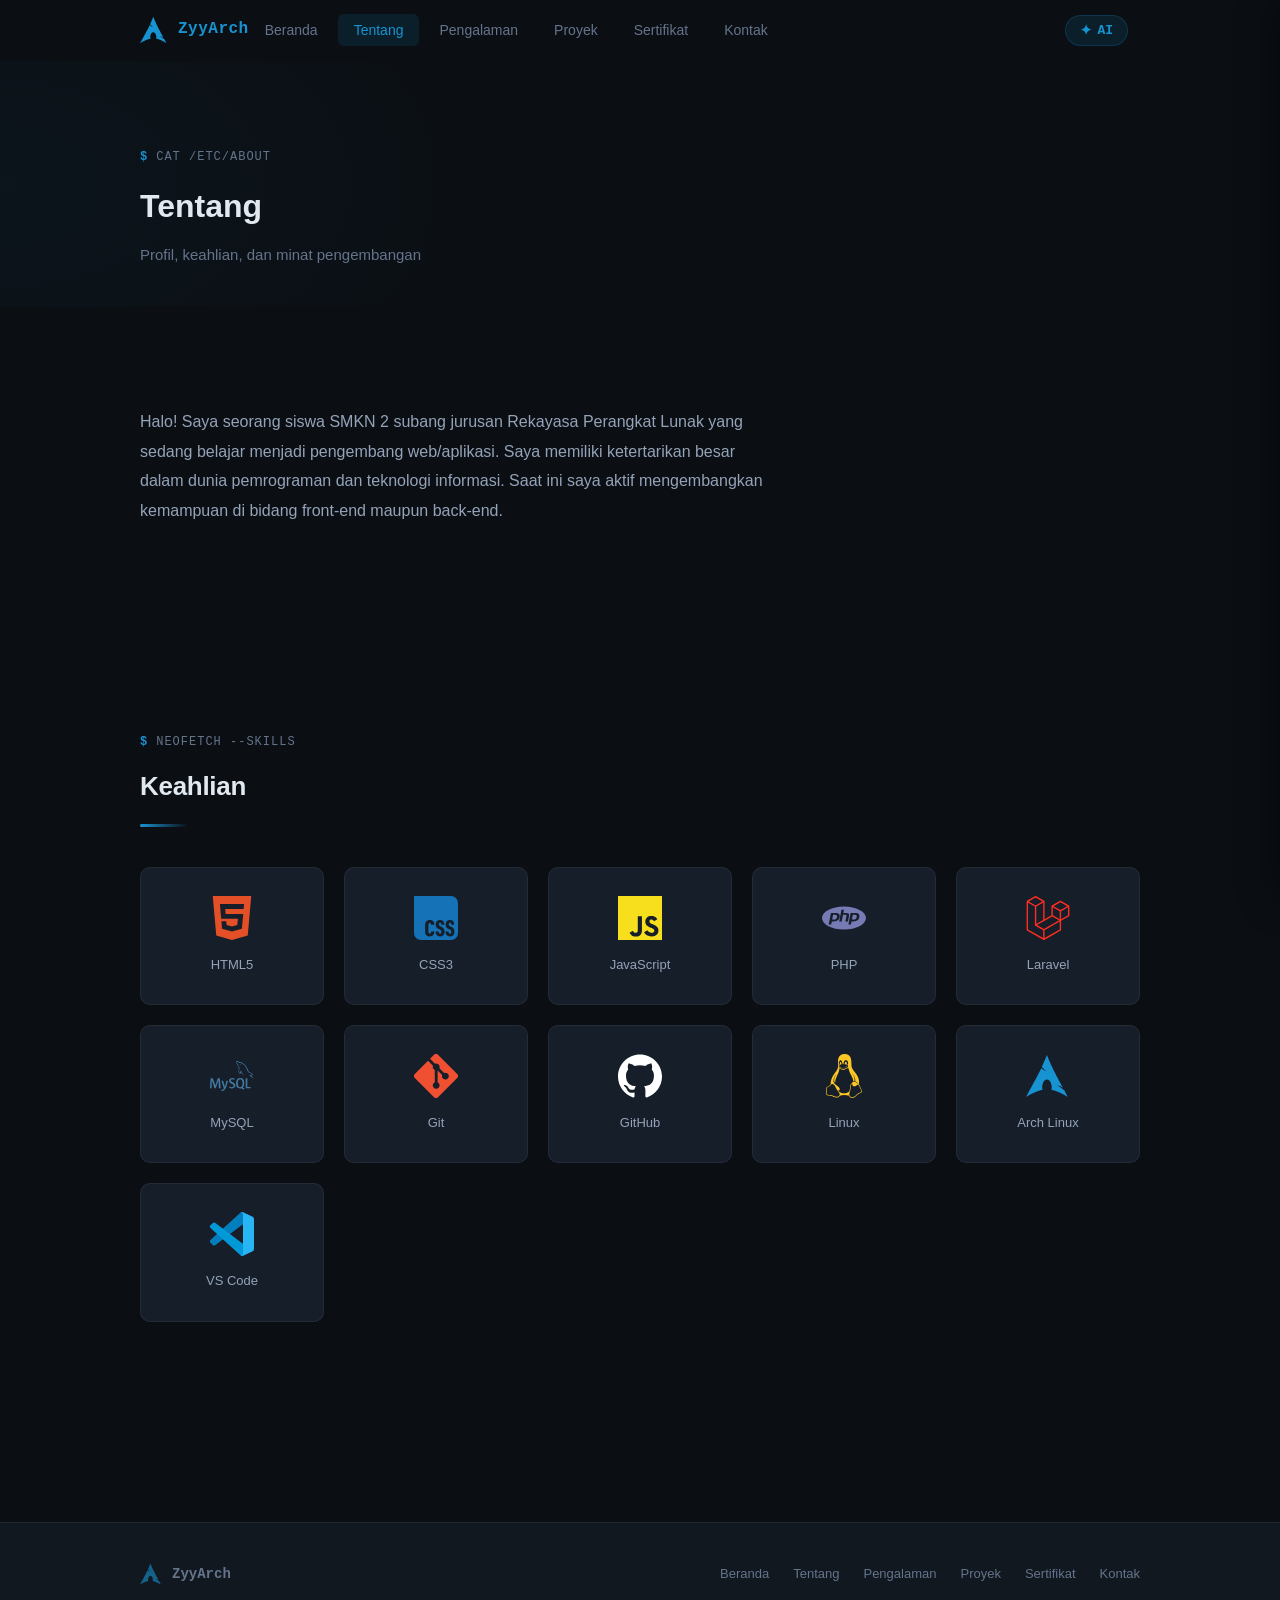
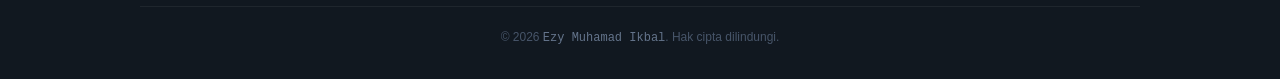
==== commit be1494c9: "feat: menambahkan AI asisten(ui)" ====
--- a/about.html
+++ b/about.html
@@ -27,6 +27,10 @@
                     <li><a href="certificates.html">Sertifikat</a></li>
                     <li><a href="contact.html">Kontak</a></li>
                 </ul>
+
+                <button class="nav-ai-btn" id="ai-toggle">
+                    <span>✦</span> AI
+                </button>
 
                 <button class="nav-hamburger" aria-label="Menu">
                     <span></span>
@@ -148,6 +152,38 @@
         </div>
     </footer>
 
+    <!-- AI Assistant Panel -->
+    <div class="ai-overlay" id="ai-overlay"></div>
+    <aside class="ai-panel" id="ai-panel">
+        <div class="ai-panel-header">
+            <div class="ai-panel-title">
+                <span class="ai-panel-icon">✦</span>
+                <div>
+                    <div class="ai-panel-name">AI Assistant</div>
+                    <div class="ai-panel-status">Online</div>
+                </div>
+            </div>
+            <button class="ai-panel-close" id="ai-close">&times;</button>
+        </div>
+        <div class="ai-panel-body">
+            <div class="ai-msg ai-msg-bot">
+                Halo! Saya adalah AI Assistant yang dapat membantu Anda mengenal portfolio Ezy Muhammad Ikbal. Silakan ajukan pertanyaan.
+            </div>
+            <div class="ai-chips">
+                <button class="ai-chip">Tentang Saya</button>
+                <button class="ai-chip">Keahlian</button>
+                <button class="ai-chip">Project</button>
+                <button class="ai-chip">Pengalaman</button>
+                <button class="ai-chip">Sertifikat</button>
+                <button class="ai-chip">Kontak</button>
+            </div>
+        </div>
+        <div class="ai-panel-footer">
+            <input type="text" class="ai-input" placeholder="Tanyakan sesuatu..." id="ai-input">
+            <button class="ai-send" id="ai-send">Kirim</button>
+        </div>
+    </aside>
+
     <script src="js/script.js"></script>
 </body>
 </html>
--- a/css/style.css
+++ b/css/style.css
@@ -1154,3 +1154,276 @@
         padding: 32px 0 24px;
     }
 }
+
+/* ========================================
+   AI ASSISTANT PANEL
+   ======================================== */
+
+/* Navbar AI Button */
+.nav-ai-btn {
+    display: inline-flex;
+    align-items: center;
+    gap: 5px;
+    font-family: 'JetBrains Mono', monospace;
+    font-size: 13px;
+    font-weight: 600;
+    color: var(--accent);
+    background: var(--accent-dim);
+    border: 1px solid var(--accent-border);
+    padding: 6px 14px;
+    border-radius: 9999px;
+    cursor: pointer;
+    transition: all 0.25s var(--ease);
+    white-space: nowrap;
+    margin-left: auto;
+    margin-right: 12px;
+}
+
+.nav-ai-btn:hover {
+    background: rgba(23, 147, 209, 0.2);
+    border-color: var(--accent);
+    box-shadow: 0 0 12px rgba(23, 147, 209, 0.15);
+}
+
+.nav-ai-btn span {
+    font-size: 14px;
+}
+
+/* Overlay */
+.ai-overlay {
+    position: fixed;
+    inset: 0;
+    background: rgba(0, 0, 0, 0.5);
+    backdrop-filter: blur(4px);
+    -webkit-backdrop-filter: blur(4px);
+    z-index: 2000;
+    opacity: 0;
+    visibility: hidden;
+    transition: opacity 0.3s var(--ease), visibility 0.3s var(--ease);
+}
+
+.ai-overlay.active {
+    opacity: 1;
+    visibility: visible;
+}
+
+/* Panel */
+.ai-panel {
+    position: fixed;
+    top: 0;
+    right: 0;
+    width: 400px;
+    max-width: 100vw;
+    height: 100vh;
+    background: var(--bg-secondary);
+    border-left: 1px solid var(--border);
+    box-shadow: -8px 0 32px rgba(0, 0, 0, 0.4);
+    z-index: 2001;
+    display: flex;
+    flex-direction: column;
+    transform: translateX(100%);
+    transition: transform 0.35s var(--ease);
+}
+
+.ai-panel.active {
+    transform: translateX(0);
+}
+
+/* Panel Header */
+.ai-panel-header {
+    display: flex;
+    align-items: center;
+    justify-content: space-between;
+    padding: 16px 20px;
+    border-bottom: 1px solid var(--border);
+    background: var(--bg-surface);
+    flex-shrink: 0;
+}
+
+.ai-panel-title {
+    display: flex;
+    align-items: center;
+    gap: 12px;
+}
+
+.ai-panel-icon {
+    width: 36px;
+    height: 36px;
+    display: flex;
+    align-items: center;
+    justify-content: center;
+    background: var(--accent-dim);
+    border: 1px solid var(--accent-border);
+    border-radius: 10px;
+    font-size: 16px;
+    color: var(--accent);
+}
+
+.ai-panel-name {
+    font-size: 15px;
+    font-weight: 700;
+    color: var(--text-primary);
+}
+
+.ai-panel-status {
+    font-size: 12px;
+    color: var(--green);
+    display: flex;
+    align-items: center;
+    gap: 5px;
+    margin-top: 2px;
+}
+
+.ai-panel-status::before {
+    content: '';
+    width: 6px;
+    height: 6px;
+    background: var(--green);
+    border-radius: 50%;
+    display: inline-block;
+}
+
+.ai-panel-close {
+    width: 32px;
+    height: 32px;
+    display: flex;
+    align-items: center;
+    justify-content: center;
+    background: transparent;
+    border: 1px solid var(--border);
+    border-radius: var(--radius-sm);
+    color: var(--text-muted);
+    font-size: 20px;
+    cursor: pointer;
+    transition: all 0.2s var(--ease);
+}
+
+.ai-panel-close:hover {
+    color: var(--text-primary);
+    border-color: var(--border-hover);
+    background: rgba(255, 255, 255, 0.04);
+}
+
+/* Panel Body */
+.ai-panel-body {
+    flex: 1;
+    overflow-y: auto;
+    padding: 24px 20px;
+    display: flex;
+    flex-direction: column;
+    gap: 16px;
+}
+
+/* Message */
+.ai-msg {
+    font-size: 14px;
+    line-height: 1.7;
+    padding: 14px 16px;
+    border-radius: var(--radius-md);
+    max-width: 90%;
+}
+
+.ai-msg-bot {
+    background: var(--bg-surface);
+    border: 1px solid var(--border);
+    color: var(--text-secondary);
+    border-bottom-left-radius: 2px;
+}
+
+/* Quick Question Chips */
+.ai-chips {
+    display: flex;
+    flex-wrap: wrap;
+    gap: 8px;
+    margin-top: 4px;
+}
+
+.ai-chip {
+    font-family: 'JetBrains Mono', monospace;
+    font-size: 12px;
+    color: var(--accent);
+    background: var(--accent-dim);
+    border: 1px solid var(--accent-border);
+    padding: 6px 14px;
+    border-radius: 9999px;
+    cursor: pointer;
+    transition: all 0.2s var(--ease);
+    white-space: nowrap;
+}
+
+.ai-chip:hover {
+    background: rgba(23, 147, 209, 0.2);
+    border-color: var(--accent);
+}
+
+/* Panel Footer */
+.ai-panel-footer {
+    display: flex;
+    align-items: center;
+    gap: 10px;
+    padding: 14px 20px;
+    border-top: 1px solid var(--border);
+    background: var(--bg-surface);
+    flex-shrink: 0;
+}
+
+.ai-input {
+    flex: 1;
+    font-family: 'Inter', sans-serif;
+    font-size: 14px;
+    color: var(--text-primary);
+    background: var(--bg-primary);
+    border: 1px solid var(--border);
+    padding: 10px 14px;
+    border-radius: var(--radius-sm);
+    outline: none;
+    transition: border-color 0.2s var(--ease);
+}
+
+.ai-input::placeholder {
+    color: var(--text-dim);
+}
+
+.ai-input:focus {
+    border-color: var(--accent);
+}
+
+.ai-send {
+    font-family: 'Inter', sans-serif;
+    font-size: 14px;
+    font-weight: 600;
+    color: #ffffff;
+    background: var(--accent);
+    border: none;
+    padding: 10px 18px;
+    border-radius: var(--radius-sm);
+    cursor: pointer;
+    transition: background 0.2s var(--ease);
+    white-space: nowrap;
+}
+
+.ai-send:hover {
+    background: var(--accent-hover);
+}
+
+/* ========================================
+   RESPONSIVE - AI PANEL MOBILE
+   ======================================== */
+
+@media (max-width: 480px) {
+    .ai-panel {
+        width: 100vw;
+    }
+
+    .nav-ai-btn {
+        font-size: 12px;
+        padding: 5px 10px;
+    }
+}
+
+@media (max-width: 768px) {
+    .nav-ai-btn {
+        font-size: 12px;
+        padding: 5px 10px;
+    }
+}
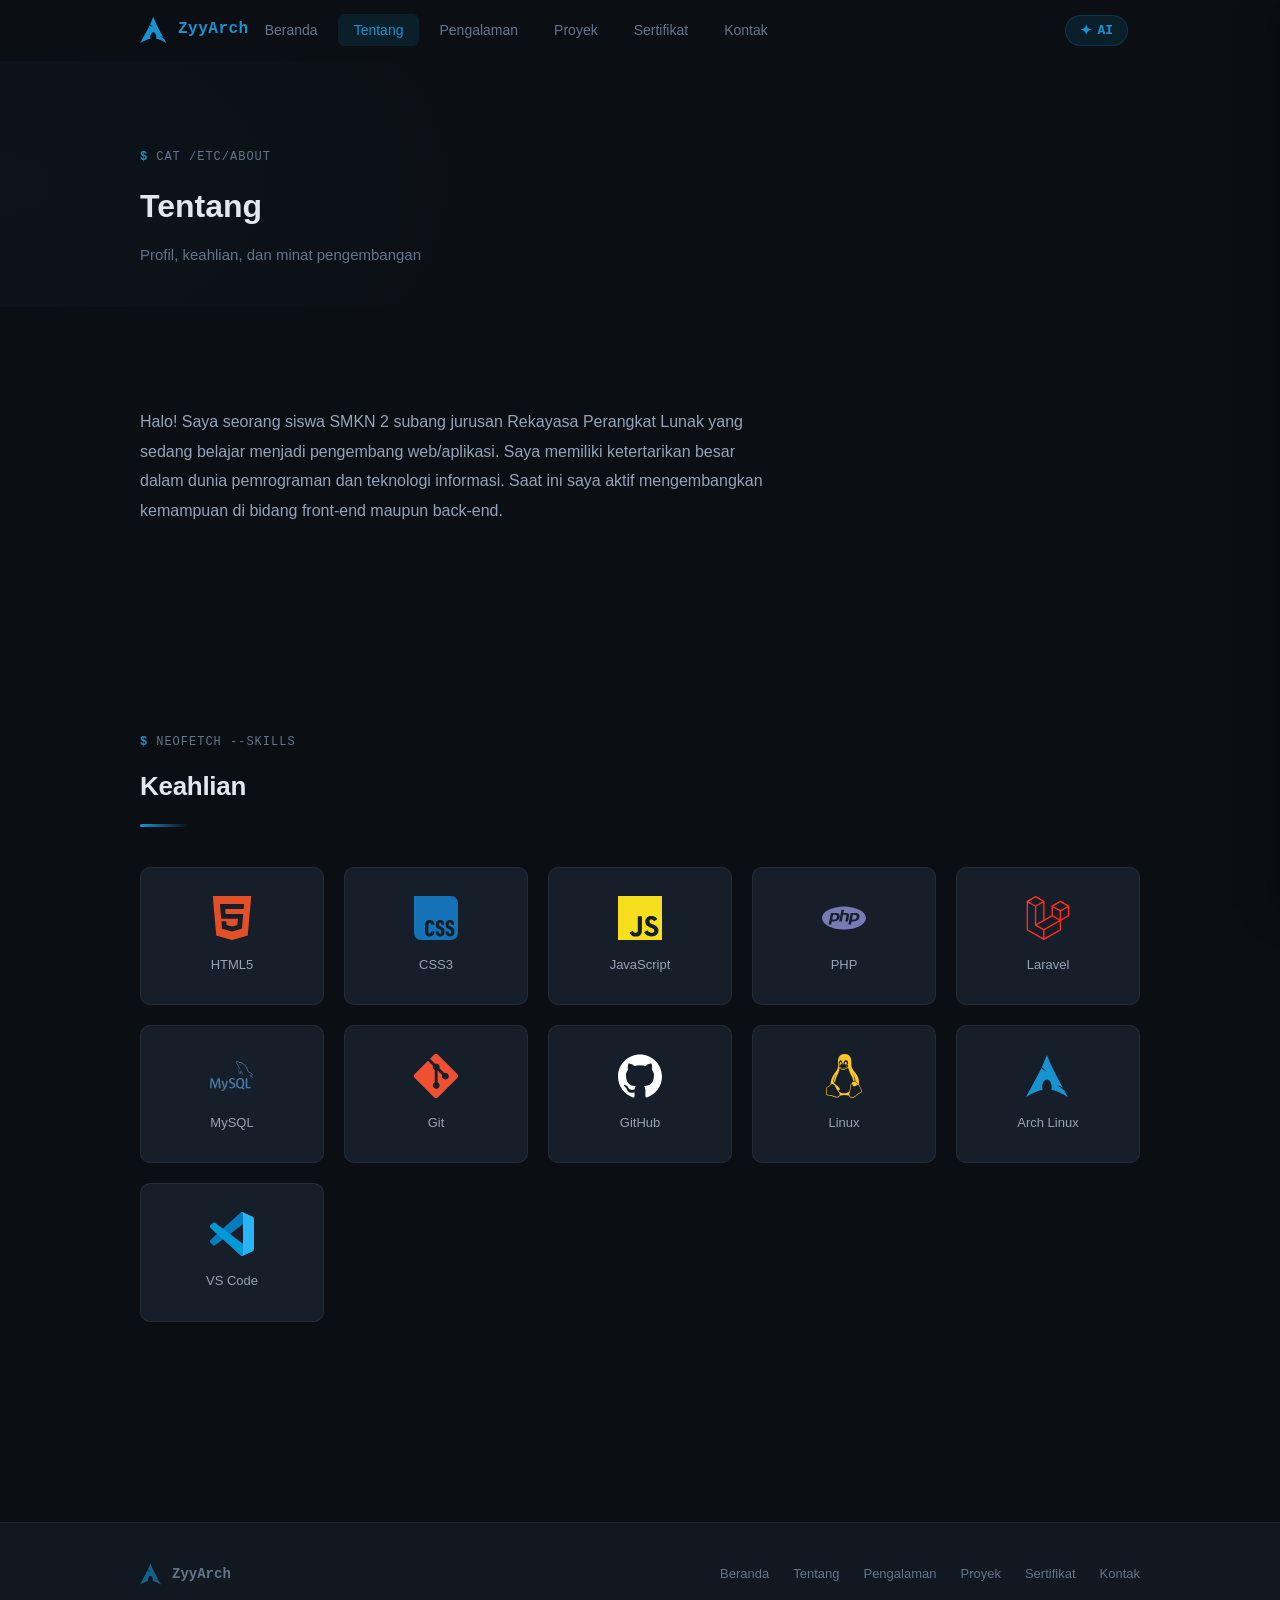
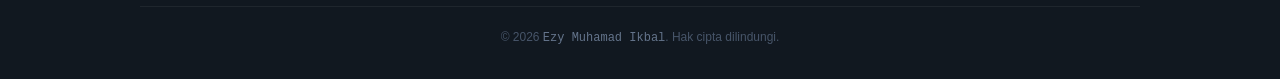
==== commit 278e3a64: "fix: ai chat" ====
--- a/about.html
+++ b/about.html
@@ -153,37 +153,28 @@
     </footer>
 
     <!-- AI Assistant Panel -->
-    <div class="ai-overlay" id="ai-overlay"></div>
-    <aside class="ai-panel" id="ai-panel">
+    <div class="ai-overlay" id="ai-overlay" aria-hidden="true"></div>
+    <aside class="ai-panel" id="ai-panel" role="dialog" aria-label="AI Assistant" aria-hidden="true">
         <div class="ai-panel-header">
             <div class="ai-panel-title">
-                <span class="ai-panel-icon">✦</span>
+                <span class="ai-panel-icon" aria-hidden="true">✦</span>
                 <div>
                     <div class="ai-panel-name">AI Assistant</div>
                     <div class="ai-panel-status">Online</div>
                 </div>
             </div>
-            <button class="ai-panel-close" id="ai-close">&times;</button>
+            <button class="ai-panel-close" id="ai-close" aria-label="Tutup panel">&times;</button>
         </div>
-        <div class="ai-panel-body">
-            <div class="ai-msg ai-msg-bot">
-                Halo! Saya adalah AI Assistant yang dapat membantu Anda mengenal portfolio Ezy Muhammad Ikbal. Silakan ajukan pertanyaan.
-            </div>
-            <div class="ai-chips">
-                <button class="ai-chip">Tentang Saya</button>
-                <button class="ai-chip">Keahlian</button>
-                <button class="ai-chip">Project</button>
-                <button class="ai-chip">Pengalaman</button>
-                <button class="ai-chip">Sertifikat</button>
-                <button class="ai-chip">Kontak</button>
-            </div>
+        <div class="ai-panel-body" id="ai-panel-body" aria-live="polite">
         </div>
         <div class="ai-panel-footer">
-            <input type="text" class="ai-input" placeholder="Tanyakan sesuatu..." id="ai-input">
-            <button class="ai-send" id="ai-send">Kirim</button>
+            <label for="ai-input" class="sr-only">Ketik pertanyaan</label>
+            <input type="text" class="ai-input" placeholder="Tanyakan sesuatu..." id="ai-input" autocomplete="off">
+            <button class="ai-send" id="ai-send" aria-label="Kirim pesan" disabled>Kirim</button>
         </div>
     </aside>
 
+    <script src="js/ai-engine.js"></script>
     <script src="js/script.js"></script>
 </body>
 </html>
--- a/css/style.css
+++ b/css/style.css
@@ -1215,14 +1215,16 @@
     width: 400px;
     max-width: 100vw;
     height: 100vh;
+    height: 100dvh;
     background: var(--bg-secondary);
     border-left: 1px solid var(--border);
-    box-shadow: -8px 0 32px rgba(0, 0, 0, 0.4);
+    box-shadow: var(--shadow-lg);
     z-index: 2001;
     display: flex;
     flex-direction: column;
     transform: translateX(100%);
     transition: transform 0.35s var(--ease);
+    will-change: transform;
 }
 
 .ai-panel.active {
@@ -1311,16 +1313,25 @@
     padding: 24px 20px;
     display: flex;
     flex-direction: column;
-    gap: 16px;
+    gap: 12px;
+    scroll-behavior: smooth;
 }
 
 /* Message */
 .ai-msg {
     font-size: 14px;
     line-height: 1.7;
-    padding: 14px 16px;
+    padding: 12px 16px;
     border-radius: var(--radius-md);
-    max-width: 90%;
+    max-width: 88%;
+    opacity: 0;
+    transform: translateY(6px);
+    transition: opacity 0.2s ease, transform 0.2s ease;
+}
+
+.ai-msg-visible {
+    opacity: 1;
+    transform: translateY(0);
 }
 
 .ai-msg-bot {
@@ -1328,6 +1339,53 @@
     border: 1px solid var(--border);
     color: var(--text-secondary);
     border-bottom-left-radius: 2px;
+}
+
+.ai-msg-user {
+    background: var(--accent);
+    color: #fff;
+    margin-left: auto;
+    border-bottom-right-radius: 2px;
+}
+
+/* Typing Indicator */
+.ai-msg-typing {
+    display: flex;
+    align-items: center;
+    padding: 12px 16px;
+}
+
+.ai-typing-dots {
+    display: inline-flex;
+    gap: 4px;
+    align-items: center;
+}
+
+.ai-typing-dots span {
+    width: 6px;
+    height: 6px;
+    border-radius: 50%;
+    background: var(--text-muted);
+    animation: aiDotBounce 1.2s infinite ease-in-out;
+}
+
+.ai-typing-dots span:nth-child(2) {
+    animation-delay: 0.15s;
+}
+
+.ai-typing-dots span:nth-child(3) {
+    animation-delay: 0.3s;
+}
+
+@keyframes aiDotBounce {
+    0%, 60%, 100% {
+        transform: translateY(0);
+        opacity: 0.4;
+    }
+    30% {
+        transform: translateY(-4px);
+        opacity: 1;
+    }
 }
 
 /* Quick Question Chips */
@@ -1345,7 +1403,7 @@
     background: var(--accent-dim);
     border: 1px solid var(--accent-border);
     padding: 6px 14px;
-    border-radius: 9999px;
+    border-radius: var(--radius-full);
     cursor: pointer;
     transition: all 0.2s var(--ease);
     white-space: nowrap;
@@ -1354,6 +1412,11 @@
 .ai-chip:hover {
     background: rgba(23, 147, 209, 0.2);
     border-color: var(--accent);
+}
+
+.ai-chip:active {
+    transform: scale(0.96);
+    background: rgba(23, 147, 209, 0.3);
 }
 
 /* Panel Footer */
@@ -1377,7 +1440,7 @@
     padding: 10px 14px;
     border-radius: var(--radius-sm);
     outline: none;
-    transition: border-color 0.2s var(--ease);
+    transition: border-color 0.2s var(--ease), box-shadow 0.2s var(--ease);
 }
 
 .ai-input::placeholder {
@@ -1386,6 +1449,7 @@
 
 .ai-input:focus {
     border-color: var(--accent);
+    box-shadow: 0 0 0 2px var(--accent-dim);
 }
 
 .ai-send {
@@ -1398,19 +1462,54 @@
     padding: 10px 18px;
     border-radius: var(--radius-sm);
     cursor: pointer;
-    transition: background 0.2s var(--ease);
+    transition: background 0.2s var(--ease), opacity 0.2s var(--ease);
     white-space: nowrap;
 }
 
-.ai-send:hover {
+.ai-send:hover:not(:disabled) {
     background: var(--accent-hover);
 }
 
-/* ========================================
-   RESPONSIVE - AI PANEL MOBILE
-   ======================================== */
-
-@media (max-width: 480px) {
+.ai-send:disabled {
+    opacity: 0.35;
+    cursor: not-allowed;
+}
+
+/* ========================================
+   ACCESSIBILITY
+   ======================================== */
+
+.sr-only {
+    position: absolute;
+    width: 1px;
+    height: 1px;
+    padding: 0;
+    margin: -1px;
+    overflow: hidden;
+    clip: rect(0, 0, 0, 0);
+    white-space: nowrap;
+    border: 0;
+}
+
+:focus-visible {
+    outline: 2px solid var(--accent);
+    outline-offset: 2px;
+}
+
+.ai-input:focus-visible {
+    outline: none;
+}
+
+.ai-send:focus-visible {
+    outline: 2px solid var(--accent);
+    outline-offset: 2px;
+}
+
+/* ========================================
+   RESPONSIVE - AI PANEL
+   ======================================== */
+
+@media (max-width: 768px) {
     .ai-panel {
         width: 100vw;
     }
@@ -1421,9 +1520,31 @@
     }
 }
 
-@media (max-width: 768px) {
-    .nav-ai-btn {
-        font-size: 12px;
-        padding: 5px 10px;
-    }
-}
+@media (max-width: 480px) {
+    .ai-panel-header {
+        padding: 14px 16px;
+    }
+
+    .ai-panel-body {
+        padding: 20px 16px;
+    }
+
+    .ai-panel-footer {
+        padding: 12px 16px;
+    }
+
+    .ai-chips {
+        gap: 6px;
+    }
+
+    .ai-chip {
+        font-size: 11px;
+        padding: 5px 12px;
+    }
+
+    .ai-msg {
+        max-width: 92%;
+        padding: 10px 14px;
+        font-size: 13px;
+    }
+}
